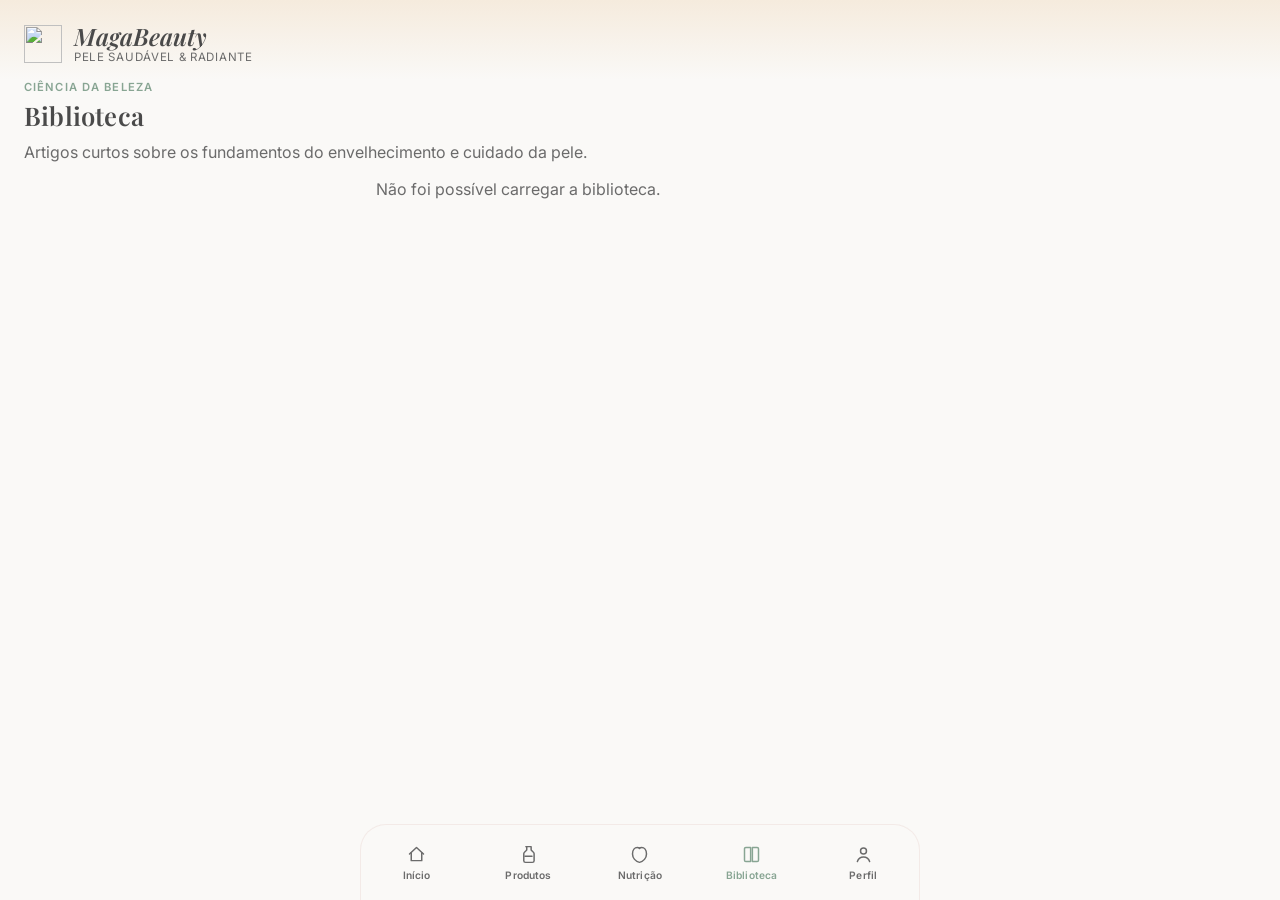
==== pages/biblioteca.html @ 46306c8b "Add files via upload" ====
<!DOCTYPE html>
<html lang="pt-BR">
<head>
<meta charset="UTF-8">
<meta name="viewport" content="width=device-width, initial-scale=1, viewport-fit=cover">
<title>Biblioteca — MagaBeauty</title>
<meta name="theme-color" content="#A8C3B0">
<link rel="manifest" href="../manifest.json">
<link rel="icon" href="../assets/icon-192.png">
<link rel="apple-touch-icon" href="../assets/icon-192.png">
<meta name="apple-mobile-web-app-capable" content="yes">
<meta name="apple-mobile-web-app-title" content="MagaBeauty">
<link rel="preconnect" href="https://fonts.googleapis.com">
<link rel="preconnect" href="https://fonts.gstatic.com" crossorigin>
<link href="https://fonts.googleapis.com/css2?family=Playfair+Display:wght@500;600;700&family=Inter:wght@400;500;600;700&display=swap" rel="stylesheet">
<link rel="stylesheet" href="../css/styles.css">
</head>
<body data-page="biblioteca" data-base="../">

<header class="mb-header">
  <div class="mb-header__brand">
    <img src="../assets/logo.svg" alt="" class="mb-header__logo">
    <div>
      <div class="mb-header__title">MagaBeauty</div>
      <div class="mb-header__subtitle">Pele saudável &amp; radiante</div>
    </div>
  </div>
</header>

<div class="mb-page-title">
  <div class="mb-eyebrow">Ciência da beleza</div>
  <h1>Biblioteca</h1>
  <p>Artigos curtos sobre os fundamentos do envelhecimento e cuidado da pele.</p>
</div>

<main>
  <div id="artigos-list"></div>
</main>

<nav class="bottom-nav">
  <a href="../index.html" data-nav="index">
    <svg viewBox="0 0 24 24"><path d="M4 11.5 12 4l8 7.5"/><path d="M6 10v9h12v-9"/></svg>
    Início
  </a>
  <a href="produtos.html" data-nav="produtos">
    <svg viewBox="0 0 24 24"><path d="M9 3h6v3.2c0 .5.2 1 .6 1.3l2 1.9c.5.4.8 1.1.8 1.8V19a2 2 0 0 1-2 2H8.6a2 2 0 0 1-2-2V11.2c0-.7.3-1.4.8-1.8l2-1.9c.4-.4.6-.8.6-1.3V3Z"/><path d="M8 14h8"/></svg>
    Produtos
  </a>
  <a href="nutricao.html" data-nav="nutricao">
    <svg viewBox="0 0 24 24"><path d="M12 21c-4.5-1-8-5-8-9.5C4 7 6.5 4 9.5 4c1.2 0 2 .5 2.5 1 .5-.5 1.3-1 2.5-1 3 0 5.5 3 5.5 7.5 0 4.5-3.5 8.5-8 9.5Z"/></svg>
    Nutrição
  </a>
  <a href="biblioteca.html" data-nav="biblioteca">
    <svg viewBox="0 0 24 24"><path d="M4 5.5A1.5 1.5 0 0 1 5.5 4H11v16H5.5A1.5 1.5 0 0 1 4 18.5Z"/><path d="M20 5.5A1.5 1.5 0 0 0 18.5 4H13v16h5.5a1.5 1.5 0 0 0 1.5-1.5Z"/></svg>
    Biblioteca
  </a>
  <a href="perfil.html" data-nav="perfil">
    <svg viewBox="0 0 24 24"><circle cx="12" cy="8" r="3.4"/><path d="M5 20c1.2-3.5 4-5.2 7-5.2s5.8 1.7 7 5.2"/></svg>
    Perfil
  </a>
</nav>

<script src="../js/app.js"></script>
</body>
</html>
---- css/styles.css ----
/* ==========================================================================
   MagaBeauty — Sistema de Design
   Elegância Premium · Sálvia + Nude + Champanhe
   ========================================================================== */

:root {
  /* Paleta */
  --sage: #A8C3B0;
  --sage-dark: #88A593;
  --nude: #E8D5D0;
  --champagne: #F5EBDD;
  --off-white: #FAF9F7;
  --ink: #4A4A4A;
  --ink-light: #6B6B6B;

  /* Derivados */
  --sage-10: rgba(168, 195, 176, 0.12);
  --sage-20: rgba(168, 195, 176, 0.22);
  --nude-30: rgba(232, 213, 208, 0.4);
  --white: #FFFFFF;
  --shadow-soft: 0 8px 24px rgba(74, 74, 74, 0.07);
  --shadow-lift: 0 14px 32px rgba(74, 74, 74, 0.12);

  /* Tipografia */
  --font-display: 'Playfair Display', Georgia, serif;
  --font-body: 'Inter', -apple-system, BlinkMacSystemFont, sans-serif;

  /* Raios e espaçamentos */
  --radius-sm: 12px;
  --radius-md: 18px;
  --radius-lg: 26px;
  --radius-pill: 999px;

  --space-1: 4px;
  --space-2: 8px;
  --space-3: 12px;
  --space-4: 16px;
  --space-5: 24px;
  --space-6: 32px;
  --space-7: 48px;

  /* Área segura para nav inferior fixa */
  --nav-height: 76px;
}

* { box-sizing: border-box; }

html, body {
  margin: 0;
  padding: 0;
}

body {
  font-family: var(--font-body);
  background: var(--off-white);
  color: var(--ink);
  -webkit-font-smoothing: antialiased;
  padding-bottom: calc(var(--nav-height) + env(safe-area-inset-bottom));
  min-height: 100vh;
}

h1, h2, h3, h4 {
  font-family: var(--font-display);
  font-weight: 600;
  margin: 0 0 var(--space-2) 0;
  color: var(--ink);
  letter-spacing: 0.2px;
}

p { margin: 0 0 var(--space-3) 0; line-height: 1.55; color: var(--ink-light); }

a { color: inherit; text-decoration: none; }

button { font-family: var(--font-body); cursor: pointer; }

img, svg { display: block; max-width: 100%; }

::selection { background: var(--sage-20); }

/* Foco visível para acessibilidade */
a:focus-visible,
button:focus-visible,
input:focus-visible,
[tabindex]:focus-visible {
  outline: 2px solid var(--sage-dark);
  outline-offset: 3px;
  border-radius: var(--radius-sm);
}

@media (prefers-reduced-motion: reduce) {
  *, *::before, *::after {
    animation-duration: 0.001ms !important;
    animation-iteration-count: 1 !important;
    transition-duration: 0.001ms !important;
  }
}

/* ==========================================================================
   Cabeçalho
   ========================================================================== */

.mb-header {
  display: flex;
  align-items: center;
  justify-content: space-between;
  padding: var(--space-5) var(--space-5) var(--space-4);
  background: linear-gradient(180deg, var(--champagne) 0%, var(--off-white) 100%);
}

.mb-header__brand {
  display: flex;
  align-items: center;
  gap: var(--space-3);
}

.mb-header__logo { width: 38px; height: 38px; flex-shrink: 0; }

.mb-header__title {
  font-family: var(--font-display);
  font-size: 1.5rem;
  font-style: italic;
  font-weight: 600;
  color: var(--ink);
  line-height: 1;
}

.mb-header__subtitle {
  font-size: 0.72rem;
  letter-spacing: 0.06em;
  text-transform: uppercase;
  color: var(--ink-light);
  margin-top: 2px;
}

.mb-page-title {
  padding: 0 var(--space-5);
  margin-bottom: var(--space-1);
}

.mb-page-title h1 { font-size: 1.6rem; }
.mb-page-title .mb-eyebrow { margin-bottom: var(--space-1); }

main {
  max-width: 560px;
  margin: 0 auto;
  padding: 0 var(--space-4) var(--space-7);
}

.mb-eyebrow {
  font-size: 0.7rem;
  letter-spacing: 0.1em;
  text-transform: uppercase;
  color: var(--sage-dark);
  font-weight: 600;
}

/* ==========================================================================
   Cartões
   ========================================================================== */

.card {
  background: var(--white);
  border-radius: var(--radius-md);
  box-shadow: var(--shadow-soft);
  padding: var(--space-5);
  margin-bottom: var(--space-4);
}

.card--sage {
  background: linear-gradient(135deg, var(--sage-10), var(--nude-30));
}

.section-title {
  display: flex;
  align-items: baseline;
  justify-content: space-between;
  margin: var(--space-6) 0 var(--space-3);
  padding: 0 var(--space-1);
}

.section-title h2 { font-size: 1.15rem; margin: 0; }

.section-link {
  font-size: 0.78rem;
  color: var(--sage-dark);
  font-weight: 600;
}

/* ==========================================================================
   Anel de progresso (elemento de assinatura)
   ========================================================================== */

.ritual-ring-wrap {
  display: flex;
  align-items: center;
  gap: var(--space-5);
}

.ritual-ring { position: relative; width: 104px; height: 104px; flex-shrink: 0; }

.ritual-ring svg { transform: rotate(-90deg); }

.ritual-ring circle {
  fill: none;
  stroke-width: 9;
  stroke-linecap: round;
}

.ritual-ring .ring-track { stroke: var(--sage-10); }

.ritual-ring .ring-progress {
  stroke: var(--sage-dark);
  transition: stroke-dashoffset 0.6s ease;
}

.ritual-ring__center {
  position: absolute;
  inset: 0;
  display: flex;
  flex-direction: column;
  align-items: center;
  justify-content: center;
}

.ritual-ring__pct { font-family: var(--font-display); font-size: 1.3rem; font-weight: 600; color: var(--ink); }
.ritual-ring__label { font-size: 0.6rem; color: var(--ink-light); text-transform: uppercase; letter-spacing: 0.06em; }

.streak-stats { display: flex; flex-direction: column; gap: var(--space-2); }

.streak-stat { display: flex; align-items: center; gap: var(--space-2); }

.streak-stat__icon {
  width: 30px; height: 30px;
  border-radius: var(--radius-pill);
  background: var(--sage-10);
  display: flex; align-items: center; justify-content: center;
  flex-shrink: 0;
}

.streak-stat__icon svg { width: 16px; height: 16px; stroke: var(--sage-dark); }

.streak-stat__value { font-family: var(--font-display); font-size: 1.05rem; font-weight: 600; line-height: 1.1; }
.streak-stat__label { font-size: 0.72rem; color: var(--ink-light); }

/* ==========================================================================
   Checklist de rotina
   ========================================================================== */

.routine-tabs {
  display: flex;
  gap: var(--space-2);
  margin-bottom: var(--space-4);
}

.routine-tab {
  flex: 1;
  text-align: center;
  padding: var(--space-3) var(--space-2);
  border-radius: var(--radius-pill);
  background: var(--white);
  font-size: 0.85rem;
  font-weight: 600;
  color: var(--ink-light);
  border: 1px solid var(--nude-30);
  transition: background 0.2s ease, color 0.2s ease;
}

.routine-tab[aria-selected="true"] {
  background: var(--sage-dark);
  color: var(--white);
  border-color: var(--sage-dark);
}

.mode-badge {
  display: inline-flex;
  align-items: center;
  gap: 6px;
  font-size: 0.72rem;
  font-weight: 600;
  padding: 5px 12px;
  border-radius: var(--radius-pill);
  background: var(--nude-30);
  color: var(--ink);
  margin-bottom: var(--space-4);
}

.checklist { list-style: none; margin: 0; padding: 0; }

.checklist-item {
  display: flex;
  align-items: center;
  gap: var(--space-3);
  padding: var(--space-3) 0;
  border-bottom: 1px solid var(--champagne);
}

.checklist-item:last-child { border-bottom: none; }

.checklist-item__check {
  width: 26px; height: 26px;
  border-radius: var(--radius-pill);
  border: 2px solid var(--sage);
  flex-shrink: 0;
  display: flex; align-items: center; justify-content: center;
  background: var(--white);
  transition: background 0.2s ease, border-color 0.2s ease;
}

.checklist-item__check svg {
  width: 13px; height: 13px;
  opacity: 0;
  transition: opacity 0.15s ease;
  stroke: var(--white);
}

.checklist-item.is-done .checklist-item__check {
  background: var(--sage-dark);
  border-color: var(--sage-dark);
}

.checklist-item.is-done .checklist-item__check svg { opacity: 1; }

.checklist-item.is-done .checklist-item__label { color: var(--ink-light); text-decoration: line-through; text-decoration-color: var(--sage); }

.checklist-item__label { font-size: 0.95rem; font-weight: 500; flex: 1; }

.checklist-item__btn {
  all: unset;
  display: flex;
  align-items: center;
  gap: var(--space-3);
  width: 100%;
  cursor: pointer;
}

/* ==========================================================================
   Cronograma semanal
   ========================================================================== */

.week-grid {
  display: grid;
  grid-template-columns: repeat(7, 1fr);
  gap: var(--space-1);
}

.week-day {
  display: flex;
  flex-direction: column;
  align-items: center;
  gap: var(--space-2);
  padding: var(--space-2) 2px;
  border-radius: var(--radius-sm);
}

.week-day.is-today { background: var(--sage-10); }

.week-day__name { font-size: 0.65rem; color: var(--ink-light); text-transform: uppercase; }

.week-day__dot {
  width: 10px; height: 10px;
  border-radius: var(--radius-pill);
}

.week-day__dot--retinol { background: var(--sage-dark); }
.week-day__dot--recuperacao { background: var(--nude); border: 1px solid var(--sage-20); }

.week-day__mode { font-size: 0.58rem; color: var(--ink-light); text-align: center; }

/* ==========================================================================
   Cartões de ciência / artigos / nutrição
   ========================================================================== */

.science-grid { display: grid; grid-template-columns: 1fr 1fr; gap: var(--space-3); }

.science-card {
  background: var(--white);
  border-radius: var(--radius-md);
  padding: var(--space-4);
  box-shadow: var(--shadow-soft);
}

.science-card h3 { font-size: 0.95rem; margin-bottom: var(--space-1); }
.science-card p { font-size: 0.8rem; margin: 0; }

.product-card, .article-card, .nutrition-card {
  background: var(--white);
  border-radius: var(--radius-md);
  box-shadow: var(--shadow-soft);
  margin-bottom: var(--space-3);
  overflow: hidden;
}

.expand-trigger {
  all: unset;
  display: flex;
  align-items: center;
  justify-content: space-between;
  width: 100%;
  padding: var(--space-4) var(--space-5);
  cursor: pointer;
}

.expand-trigger__left { display: flex; align-items: center; gap: var(--space-3); }

.tag-pill {
  font-size: 0.65rem;
  font-weight: 700;
  letter-spacing: 0.04em;
  text-transform: uppercase;
  padding: 4px 10px;
  border-radius: var(--radius-pill);
  background: var(--sage-10);
  color: var(--sage-dark);
}

.tag-pill--noite { background: var(--nude-30); color: var(--ink); }

.expand-trigger h3 { margin: 0; font-size: 1rem; }
.expand-trigger__sub { font-size: 0.78rem; color: var(--ink-light); margin-top: 2px; }

.expand-chevron {
  width: 18px; height: 18px;
  stroke: var(--ink-light);
  transition: transform 0.25s ease;
  flex-shrink: 0;
}

.product-card.is-open .expand-chevron,
.article-card.is-open .expand-chevron,
.nutrition-card.is-open .expand-chevron { transform: rotate(180deg); }

.expand-body {
  max-height: 0;
  overflow: hidden;
  transition: max-height 0.3s ease;
}

.product-card.is-open .expand-body,
.article-card.is-open .expand-body,
.nutrition-card.is-open .expand-body { max-height: 600px; }

.expand-body__inner { padding: 0 var(--space-5) var(--space-5); }

.expand-body__inner ul { margin: 0; padding-left: var(--space-4); }
.expand-body__inner li { font-size: 0.88rem; color: var(--ink-light); margin-bottom: 6px; }

.how-to-use {
  margin-top: var(--space-3);
  padding: var(--space-3);
  background: var(--champagne);
  border-radius: var(--radius-sm);
  font-size: 0.82rem;
  color: var(--ink);
}

.examples-row { display: flex; flex-wrap: wrap; gap: 6px; margin-top: var(--space-2); }

.example-chip {
  font-size: 0.78rem;
  padding: 5px 12px;
  background: var(--champagne);
  border-radius: var(--radius-pill);
  color: var(--ink);
}

/* ==========================================================================
   Perfil
   ========================================================================== */

.profile-stats-grid {
  display: grid;
  grid-template-columns: 1fr 1fr;
  gap: var(--space-3);
}

.profile-stat {
  background: var(--white);
  border-radius: var(--radius-md);
  box-shadow: var(--shadow-soft);
  padding: var(--space-4);
  text-align: center;
}

.profile-stat__value { font-family: var(--font-display); font-size: 1.7rem; font-weight: 600; }
.profile-stat__label { font-size: 0.75rem; color: var(--ink-light); margin-top: 2px; }

.gallery-placeholder {
  border: 1.5px dashed var(--sage);
  border-radius: var(--radius-md);
  padding: var(--space-6) var(--space-4);
  text-align: center;
  color: var(--ink-light);
  font-size: 0.85rem;
}

.gallery-placeholder svg { width: 32px; height: 32px; stroke: var(--sage-dark); margin: 0 auto var(--space-2); }

/* ==========================================================================
   Navegação inferior
   ========================================================================== */

.bottom-nav {
  position: fixed;
  left: 0; right: 0; bottom: 0;
  height: var(--nav-height);
  padding-bottom: env(safe-area-inset-bottom);
  background: rgba(250, 249, 247, 0.92);
  backdrop-filter: blur(14px);
  -webkit-backdrop-filter: blur(14px);
  border-top: 1px solid var(--nude-30);
  display: flex;
  z-index: 50;
}

.bottom-nav a {
  flex: 1;
  display: flex;
  flex-direction: column;
  align-items: center;
  justify-content: center;
  gap: 4px;
  color: var(--ink-light);
  font-size: 0.64rem;
  font-weight: 600;
  letter-spacing: 0.01em;
}

.bottom-nav a svg { width: 21px; height: 21px; stroke: var(--ink-light); fill: none; stroke-width: 1.7; stroke-linecap: round; stroke-linejoin: round; }

.bottom-nav a.is-active { color: var(--sage-dark); }
.bottom-nav a.is-active svg { stroke: var(--sage-dark); }

/* ==========================================================================
   Empty / utilitários
   ========================================================================== */

.mb-divider { height: 1px; background: var(--nude-30); margin: var(--space-5) 0; border: none; }

.toast {
  position: fixed;
  bottom: calc(var(--nav-height) + 16px);
  left: 50%;
  transform: translateX(-50%) translateY(8px);
  background: var(--ink);
  color: var(--off-white);
  font-size: 0.82rem;
  padding: 10px 18px;
  border-radius: var(--radius-pill);
  opacity: 0;
  pointer-events: none;
  transition: opacity 0.25s ease, transform 0.25s ease;
  z-index: 100;
  white-space: nowrap;
}

.toast.is-visible { opacity: 1; transform: translateX(-50%) translateY(0); }

@media (min-width: 600px) {
  .bottom-nav { max-width: 560px; left: 50%; transform: translateX(-50%); border-radius: var(--radius-lg) var(--radius-lg) 0 0; border-left: 1px solid var(--nude-30); border-right: 1px solid var(--nude-30); }
}
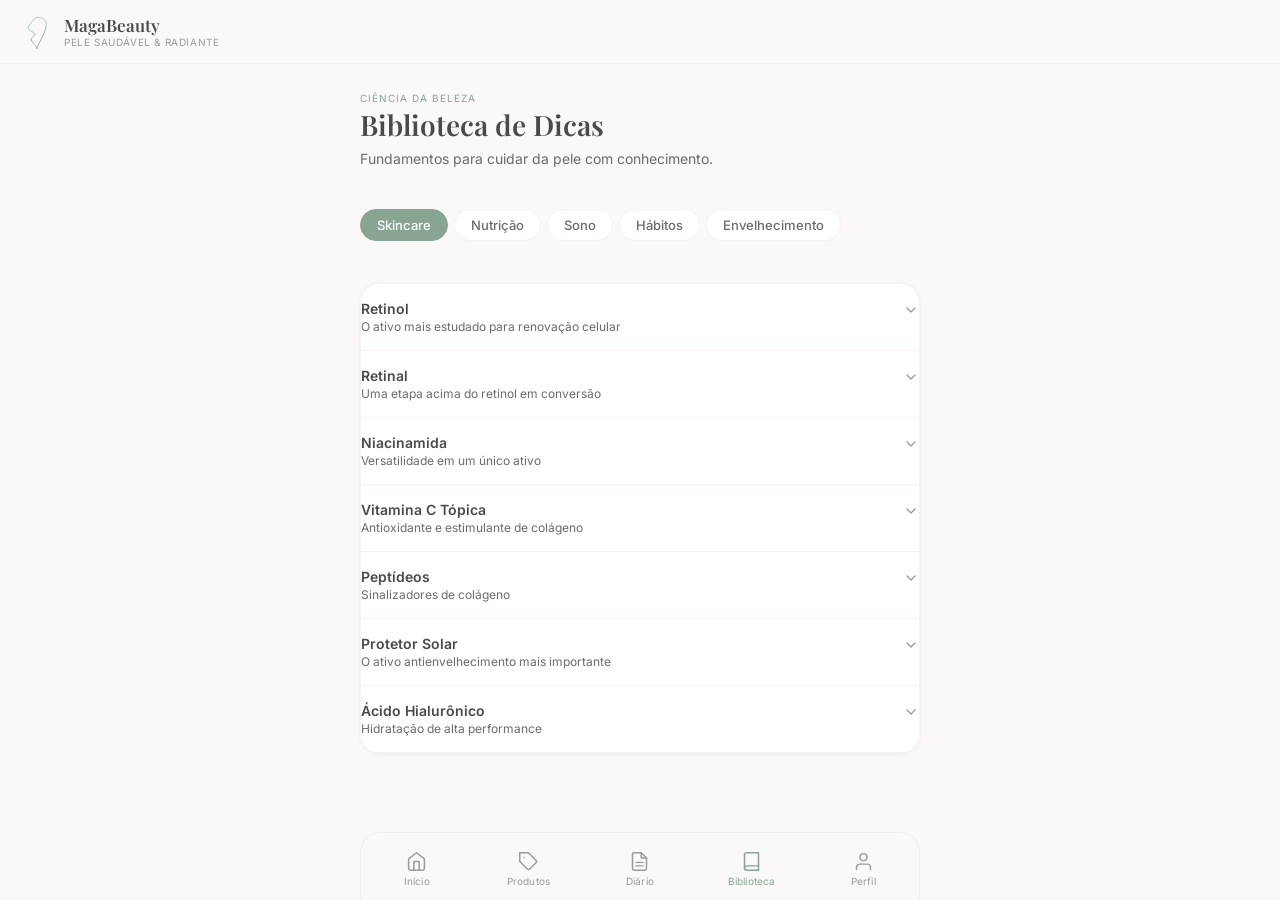
==== commit 5cc4ef55: "Add files via upload" ====
--- a/pages/biblioteca.html
+++ b/pages/biblioteca.html
@@ -1,19 +1,16 @@
 <!DOCTYPE html>
 <html lang="pt-BR">
 <head>
-<meta charset="UTF-8">
-<meta name="viewport" content="width=device-width, initial-scale=1, viewport-fit=cover">
-<title>Biblioteca — MagaBeauty</title>
-<meta name="theme-color" content="#A8C3B0">
-<link rel="manifest" href="../manifest.json">
-<link rel="icon" href="../assets/icon-192.png">
-<link rel="apple-touch-icon" href="../assets/icon-192.png">
-<meta name="apple-mobile-web-app-capable" content="yes">
-<meta name="apple-mobile-web-app-title" content="MagaBeauty">
-<link rel="preconnect" href="https://fonts.googleapis.com">
-<link rel="preconnect" href="https://fonts.gstatic.com" crossorigin>
-<link href="https://fonts.googleapis.com/css2?family=Playfair+Display:wght@500;600;700&family=Inter:wght@400;500;600;700&display=swap" rel="stylesheet">
-<link rel="stylesheet" href="../css/styles.css">
+  <meta charset="UTF-8">
+  <meta name="viewport" content="width=device-width, initial-scale=1.0, viewport-fit=cover">
+  <title>Biblioteca — MagaBeauty</title>
+  <link rel="manifest" href="../manifest.json">
+  <meta name="theme-color" content="#A8C3B0">
+  <link rel="apple-touch-icon" href="../assets/icon-192.png">
+  <link rel="preconnect" href="https://fonts.googleapis.com">
+  <link rel="preconnect" href="https://fonts.gstatic.com" crossorigin>
+  <link href="https://fonts.googleapis.com/css2?family=Playfair+Display:ital,wght@0,400;0,600;1,400&family=Inter:wght@300;400;500;600&display=swap" rel="stylesheet">
+  <link rel="stylesheet" href="../css/styles.css">
 </head>
 <body data-page="biblioteca" data-base="../">
 
@@ -27,36 +24,499 @@
   </div>
 </header>
 
-<div class="mb-page-title">
-  <div class="mb-eyebrow">Ciência da beleza</div>
-  <h1>Biblioteca</h1>
-  <p>Artigos curtos sobre os fundamentos do envelhecimento e cuidado da pele.</p>
-</div>
-
 <main>
-  <div id="artigos-list"></div>
+  <div class="page-header">
+    <div class="page-header__eyebrow">Ciência da beleza</div>
+    <h1 class="page-header__title">Biblioteca de Dicas</h1>
+    <p class="page-header__sub">Fundamentos para cuidar da pele com conhecimento.</p>
+  </div>
+
+  <!-- Abas de navegação -->
+  <div class="lib-tabs" role="tablist" aria-label="Categorias da biblioteca">
+    <button class="lib-tab lib-tab--active" data-section="lib-skincare" role="tab" aria-selected="true">Skincare</button>
+    <button class="lib-tab" data-section="lib-nutricao" role="tab" aria-selected="false">Nutrição</button>
+    <button class="lib-tab" data-section="lib-sono" role="tab" aria-selected="false">Sono</button>
+    <button class="lib-tab" data-section="lib-habitos" role="tab" aria-selected="false">Hábitos</button>
+    <button class="lib-tab" data-section="lib-envelhecimento" role="tab" aria-selected="false">Envelhecimento</button>
+  </div>
+
+  <!-- ── SEÇÃO: Skincare ───────────────────────────────── -->
+  <div class="lib-section is-active" id="lib-skincare" role="tabpanel">
+    <div class="card card--flush">
+
+      <button class="expand-trigger" aria-expanded="false">
+        <div class="expand-trigger__main">
+          <div class="expand-trigger__title">Retinol</div>
+          <div class="expand-trigger__sub">O ativo mais estudado para renovação celular</div>
+        </div>
+        <svg class="expand-trigger__arrow" viewBox="0 0 24 24" fill="none" stroke="currentColor" stroke-width="2" stroke-linecap="round" stroke-linejoin="round"><polyline points="6 9 12 15 18 9"/></svg>
+      </button>
+      <div class="expand-body">
+        <div class="expand-body__inner">
+          <div class="expand-body__content">
+            <p>O retinol é um derivado da vitamina A que acelera a renovação das células da epiderme e estimula os fibroblastos a produzirem mais colágeno. Com uso contínuo, reduz linhas finas, minimiza poros e uniformiza manchas.</p>
+            <p style="margin-top:10px">Por aumentar a sensibilidade ao sol, seu uso é exclusivamente noturno e deve ser sempre seguido de protetor solar no dia seguinte. Comece com concentrações baixas (0,1–0,3%) e aumente gradualmente para evitar irritação, descamação e vermelhidão — reações esperadas nas primeiras semanas.</p>
+            <p style="margin-top:10px">A regra do "sandwich" — hidratante, retinol, hidratante — reduz a irritação inicial sem comprometer a eficácia.</p>
+          </div>
+        </div>
+      </div>
+
+      <button class="expand-trigger" aria-expanded="false">
+        <div class="expand-trigger__main">
+          <div class="expand-trigger__title">Retinal</div>
+          <div class="expand-trigger__sub">Uma etapa acima do retinol em conversão</div>
+        </div>
+        <svg class="expand-trigger__arrow" viewBox="0 0 24 24" fill="none" stroke="currentColor" stroke-width="2" stroke-linecap="round" stroke-linejoin="round"><polyline points="6 9 12 15 18 9"/></svg>
+      </button>
+      <div class="expand-body">
+        <div class="expand-body__inner">
+          <div class="expand-body__content">
+            <p>O retinaldeído (retinal) é a forma imediatamente anterior ao ácido retinoico na cadeia de conversão da vitamina A. Isso significa que ele precisa de apenas uma etapa de conversão pela pele, enquanto o retinol precisa de duas — tornando-o até 11× mais potente na mesma concentração.</p>
+            <p style="margin-top:10px">Apresenta menos irritação do que o ácido retinoico (prescrição), mas resultados mais rápidos que o retinol convencional. Tem também atividade antibacteriana, tornando-o interessante para peles acneicas. Concentrações comuns: 0,025% a 0,1%.</p>
+          </div>
+        </div>
+      </div>
+
+      <button class="expand-trigger" aria-expanded="false">
+        <div class="expand-trigger__main">
+          <div class="expand-trigger__title">Niacinamida</div>
+          <div class="expand-trigger__sub">Versatilidade em um único ativo</div>
+        </div>
+        <svg class="expand-trigger__arrow" viewBox="0 0 24 24" fill="none" stroke="currentColor" stroke-width="2" stroke-linecap="round" stroke-linejoin="round"><polyline points="6 9 12 15 18 9"/></svg>
+      </button>
+      <div class="expand-body">
+        <div class="expand-body__inner">
+          <div class="expand-body__content">
+            <p>Forma da vitamina B3, a niacinamida é um dos ativos mais bem tolerados e estudados do skincare. Age em múltiplas frentes: reduz a transferência de melanina (manchas), controla a produção de sebo, fortalece a barreira cutânea ao estimular a produção de ceramidas e tem ação anti-inflamatória.</p>
+            <p style="margin-top:10px">Combinações seguras e sinérgicas: com vitamina C (apesar do mito contrário, são compatíveis em formulações modernas), com retinol (reduz irritação), com ácido hialurônico e com protetor solar. Concentrações eficazes: 5% a 10%.</p>
+          </div>
+        </div>
+      </div>
+
+      <button class="expand-trigger" aria-expanded="false">
+        <div class="expand-trigger__main">
+          <div class="expand-trigger__title">Vitamina C Tópica</div>
+          <div class="expand-trigger__sub">Antioxidante e estimulante de colágeno</div>
+        </div>
+        <svg class="expand-trigger__arrow" viewBox="0 0 24 24" fill="none" stroke="currentColor" stroke-width="2" stroke-linecap="round" stroke-linejoin="round"><polyline points="6 9 12 15 18 9"/></svg>
+      </button>
+      <div class="expand-body">
+        <div class="expand-body__inner">
+          <div class="expand-body__content">
+            <p>Aplicada topicamente, a vitamina C (ácido L-ascórbico) neutraliza radicais livres gerados pela exposição ao UV e à poluição, estimula a produção de colágeno e inibe a tirosinase — enzima responsável pela formação de melanina e manchas.</p>
+            <p style="margin-top:10px">Sua maior limitação é a instabilidade: oxida com facilidade ao entrar em contato com luz, calor e ar, perdendo a cor e a eficácia. Por isso, guarde sempre em local fresco e escuro. Formulas em pH ácido (entre 2,5 e 3,5) são mais eficazes, mas também mais irritantes. Derivados mais estáveis como o ascorbil glucosídeo são opções para peles sensíveis.</p>
+          </div>
+        </div>
+      </div>
+
+      <button class="expand-trigger" aria-expanded="false">
+        <div class="expand-trigger__main">
+          <div class="expand-trigger__title">Peptídeos</div>
+          <div class="expand-trigger__sub">Sinalizadores de colágeno</div>
+        </div>
+        <svg class="expand-trigger__arrow" viewBox="0 0 24 24" fill="none" stroke="currentColor" stroke-width="2" stroke-linecap="round" stroke-linejoin="round"><polyline points="6 9 12 15 18 9"/></svg>
+      </button>
+      <div class="expand-body">
+        <div class="expand-body__inner">
+          <div class="expand-body__content">
+            <p>Peptídeos são cadeias curtas de aminoácidos que funcionam como mensageiros celulares. Alguns simulam fragmentos de colágeno degradado, sinalizando para os fibroblastos que há dano e que precisam produzir mais colágeno. Outros inibem neurotransmissores que causam contrações musculares (efeito botox-like).</p>
+            <p style="margin-top:10px">São altamente tolerados, sem contraindicações de uso diário. Combinam bem com quase todos os ativos. Os resultados são graduais e dependem de uso contínuo — diferente do retinol, que tem efeito mais perceptível a curto prazo.</p>
+          </div>
+        </div>
+      </div>
+
+      <button class="expand-trigger" aria-expanded="false">
+        <div class="expand-trigger__main">
+          <div class="expand-trigger__title">Protetor Solar</div>
+          <div class="expand-trigger__sub">O ativo antienvelhecimento mais importante</div>
+        </div>
+        <svg class="expand-trigger__arrow" viewBox="0 0 24 24" fill="none" stroke="currentColor" stroke-width="2" stroke-linecap="round" stroke-linejoin="round"><polyline points="6 9 12 15 18 9"/></svg>
+      </button>
+      <div class="expand-body">
+        <div class="expand-body__inner">
+          <div class="expand-body__content">
+            <p>Cerca de 80% do envelhecimento visível da pele é causado pela exposição solar acumulada ao longo da vida — um fenômeno chamado fotoenvelhecimento. O protetor solar é, portanto, o ativo com maior evidência científica para prevenir manchas, perda de firmeza e rugas.</p>
+            <p style="margin-top:10px">Use FPS 30 no mínimo (FPS 50 é preferível). Reaplicar a cada 2 horas em exposição direta. Filtros de amplo espectro protegem tanto contra UVB (queimaduras) quanto UVA (envelhecimento profundo). O filtro solar não bloqueia a vitamina D de forma significativa na maioria das pessoas.</p>
+          </div>
+        </div>
+      </div>
+
+      <button class="expand-trigger" aria-expanded="false">
+        <div class="expand-trigger__main">
+          <div class="expand-trigger__title">Ácido Hialurônico</div>
+          <div class="expand-trigger__sub">Hidratação de alta performance</div>
+        </div>
+        <svg class="expand-trigger__arrow" viewBox="0 0 24 24" fill="none" stroke="currentColor" stroke-width="2" stroke-linecap="round" stroke-linejoin="round"><polyline points="6 9 12 15 18 9"/></svg>
+      </button>
+      <div class="expand-body">
+        <div class="expand-body__inner">
+          <div class="expand-body__content">
+            <p>Molécula naturalmente presente na derme, capaz de reter até 1.000× seu peso em água. Topicamente, atua como umectante — atrai água do ambiente e das camadas mais profundas para a superfície da pele, melhorando instantaneamente a aparência de linhas de desidratação.</p>
+            <p style="margin-top:10px">Moléculas de alto peso molecular atuam na superfície criando efeito plumping. Moléculas de baixo peso penetram mais fundo. O ideal é usar em pele levemente úmida (logo após lavar o rosto) e selar com um hidratante oclusivo para evitar efeito rebote de ressecamento em ambientes secos.</p>
+          </div>
+        </div>
+      </div>
+
+    </div><!-- /card skincare -->
+  </div>
+
+  <!-- ── SEÇÃO: Nutrição ───────────────────────────────── -->
+  <div class="lib-section" id="lib-nutricao" role="tabpanel">
+    <div class="card" style="background: var(--sage-10); border-color: var(--sage-20); margin-bottom: 16px">
+      <p style="font-size:13.5px; color: var(--ink-light); line-height:1.65">
+        A pele é o reflexo do que acontece por dentro. Os nutrientes certos
+        potencializam os resultados da sua rotina tópica de forma significativa.
+      </p>
+      <a href="nutricao.html" style="display:inline-block; margin-top:14px; font-size:13px; font-weight:600; color:var(--sage-dark)">
+        Ver guia completo de nutrição →
+      </a>
+    </div>
+
+    <div class="card card--flush">
+
+      <button class="expand-trigger" aria-expanded="false">
+        <div class="expand-trigger__main">
+          <div class="expand-trigger__title">Alimentos que inflamam a pele</div>
+          <div class="expand-trigger__sub">O que evitar ou moderar</div>
+        </div>
+        <svg class="expand-trigger__arrow" viewBox="0 0 24 24" fill="none" stroke="currentColor" stroke-width="2" stroke-linecap="round" stroke-linejoin="round"><polyline points="6 9 12 15 18 9"/></svg>
+      </button>
+      <div class="expand-body">
+        <div class="expand-body__inner">
+          <div class="expand-body__content">
+            <p>Açúcar refinado e carboidratos de alto índice glicêmico disparam picos de insulina que aumentam a produção de sebo e estimulam processos inflamatórios, piorando acne e acelerando a glicação das fibras de colágeno. Álcool excessivo desidrata a pele e dilata vasos, causando vermelhidão e opacidade.</p>
+            <p style="margin-top:10px">Laticínios integrais em excesso têm correlação com acne em algumas pessoas, possivelmente pelo teor hormonal do leite. Gorduras trans e óleos vegetais refinados em excesso desequilibram a proporção ômega-6/ômega-3, favorecendo inflamação sistêmica.</p>
+            <div class="chip-list" style="margin-top:12px">
+              <span class="chip">Açúcar refinado</span>
+              <span class="chip">Ultraprocessados</span>
+              <span class="chip">Álcool em excesso</span>
+              <span class="chip">Gorduras trans</span>
+            </div>
+          </div>
+        </div>
+      </div>
+
+      <button class="expand-trigger" aria-expanded="false">
+        <div class="expand-trigger__main">
+          <div class="expand-trigger__title">Hidratação e a pele</div>
+          <div class="expand-trigger__sub">A importância da água interna</div>
+        </div>
+        <svg class="expand-trigger__arrow" viewBox="0 0 24 24" fill="none" stroke="currentColor" stroke-width="2" stroke-linecap="round" stroke-linejoin="round"><polyline points="6 9 12 15 18 9"/></svg>
+      </button>
+      <div class="expand-body">
+        <div class="expand-body__inner">
+          <div class="expand-body__content">
+            <p>A desidratação sistêmica reduz o turgor e a elasticidade da pele, acentuando linhas de expressão e deixando a pele com aparência opaca. Embora a hidratação tópica seja essencial, ela não substitui a hidratação interna.</p>
+            <p style="margin-top:10px">A recomendação geral é em torno de 2 litros de água por dia para adultos, ajustada conforme peso, clima e atividade física. Frutas e vegetais com alto teor de água (melancia, pepino, laranja) também contribuem significativamente.</p>
+          </div>
+        </div>
+      </div>
+
+      <button class="expand-trigger" aria-expanded="false">
+        <div class="expand-trigger__main">
+          <div class="expand-trigger__title">Colágeno oral: vale a pena?</div>
+          <div class="expand-trigger__sub">O que a ciência diz sobre suplementação</div>
+        </div>
+        <svg class="expand-trigger__arrow" viewBox="0 0 24 24" fill="none" stroke="currentColor" stroke-width="2" stroke-linecap="round" stroke-linejoin="round"><polyline points="6 9 12 15 18 9"/></svg>
+      </button>
+      <div class="expand-body">
+        <div class="expand-body__inner">
+          <div class="expand-body__content">
+            <p>Evidências emergentes sugerem que peptídeos de colágeno hidrolisado oral podem estimular os fibroblastos a produzirem mais colágeno endógeno — não porque o colágeno ingerido vai direto para a pele, mas porque os peptídeos resultantes da digestão funcionam como sinalizadores. Os estudos mais robustos usam doses de 2,5g a 10g por dia por pelo menos 8 semanas.</p>
+            <p style="margin-top:10px">O efeito é modesto e varia individualmente. Vitamina C é cofator essencial para a síntese de colágeno — suplementar um sem o outro reduz a eficácia. Alimentos ricos em proteínas e vitamina C fornecem os mesmos aminoácidos, sem o custo dos suplementos.</p>
+          </div>
+        </div>
+      </div>
+
+    </div><!-- /card nutricao -->
+  </div>
+
+  <!-- ── SEÇÃO: Sono ───────────────────────────────────── -->
+  <div class="lib-section" id="lib-sono" role="tabpanel">
+    <div class="card card--flush">
+
+      <button class="expand-trigger" aria-expanded="false">
+        <div class="expand-trigger__main">
+          <div class="expand-trigger__title">Sono e produção de colágeno</div>
+          <div class="expand-trigger__sub">Por que a pele se repara à noite</div>
+        </div>
+        <svg class="expand-trigger__arrow" viewBox="0 0 24 24" fill="none" stroke="currentColor" stroke-width="2" stroke-linecap="round" stroke-linejoin="round"><polyline points="6 9 12 15 18 9"/></svg>
+      </button>
+      <div class="expand-body">
+        <div class="expand-body__inner">
+          <div class="expand-body__content">
+            <p>Durante o sono profundo (fase NREM 3), o organismo libera picos de hormônio do crescimento (GH), que estimula a divisão celular, síntese de colágeno e reparo de tecidos danificados. É literalmente o momento em que a pele se reconstrói.</p>
+            <p style="margin-top:10px">O fluxo sanguíneo para a pele aumenta durante o sono, levando mais nutrientes e oxigênio às células. Por isso, produtos noturnos como o retinol aproveitam esse ciclo de renovação para potencializar seus efeitos. Privar-se de sono reduz esse processo de reparo de forma mensurável.</p>
+          </div>
+        </div>
+      </div>
+
+      <button class="expand-trigger" aria-expanded="false">
+        <div class="expand-trigger__main">
+          <div class="expand-trigger__title">Privação de sono e envelhecimento</div>
+          <div class="expand-trigger__sub">O impacto visível de dormir mal</div>
+        </div>
+        <svg class="expand-trigger__arrow" viewBox="0 0 24 24" fill="none" stroke="currentColor" stroke-width="2" stroke-linecap="round" stroke-linejoin="round"><polyline points="6 9 12 15 18 9"/></svg>
+      </button>
+      <div class="expand-body">
+        <div class="expand-body__inner">
+          <div class="expand-body__content">
+            <p>Estudos clínicos mostram que pessoas com privação crônica de sono apresentam pele mais opaca, mais linhas finas, elasticidade reduzida e recuperação mais lenta de danos como queimaduras solares. O cortisol elevado pela falta de sono degrada colágeno e aumenta a inflamação.</p>
+            <p style="margin-top:10px">Uma noite de sono ruim já causa inchaço, olheiras e palidez perceptíveis. Após múltiplas noites de sono insuficiente, a barreira cutânea fica comprometida, aumentando a perda de água transepidérmica e a sensibilidade. Dormir bem é, literalmente, parte da rotina de skincare.</p>
+          </div>
+        </div>
+      </div>
+
+      <button class="expand-trigger" aria-expanded="false">
+        <div class="expand-trigger__main">
+          <div class="expand-trigger__title">Higiene do sono para a pele</div>
+          <div class="expand-trigger__sub">Hábitos que fazem diferença</div>
+        </div>
+        <svg class="expand-trigger__arrow" viewBox="0 0 24 24" fill="none" stroke="currentColor" stroke-width="2" stroke-linecap="round" stroke-linejoin="round"><polyline points="6 9 12 15 18 9"/></svg>
+      </button>
+      <div class="expand-body">
+        <div class="expand-body__inner">
+          <div class="expand-body__content">
+            <p><strong>Fronha de seda ou cetim:</strong> reduz a fricção e a absorção dos produtos noturnos pelo tecido, diminuindo linhas de compressão e irritação. Trocar a fronha 2× por semana reduz a transferência de bactérias e oleosidade para a pele.</p>
+            <p style="margin-top:10px"><strong>Posição ao dormir:</strong> dormir de lado ou de bruços causa compressão mecânica no rosto ao longo de anos, contribuindo para rugas de expressão. Dormir de costas é o ideal para a pele do rosto.</p>
+            <p style="margin-top:10px"><strong>Ambiente:</strong> umidificador no quarto nos meses secos reduz a perda de água transepidérmica durante o sono. Temperatura entre 18–20°C favorece o sono profundo e, consequentemente, o reparo celular.</p>
+          </div>
+        </div>
+      </div>
+
+      <button class="expand-trigger" aria-expanded="false">
+        <div class="expand-trigger__main">
+          <div class="expand-trigger__title">Melatonina e proteção cutânea</div>
+          <div class="expand-trigger__sub">O hormônio do sono como antioxidante</div>
+        </div>
+        <svg class="expand-trigger__arrow" viewBox="0 0 24 24" fill="none" stroke="currentColor" stroke-width="2" stroke-linecap="round" stroke-linejoin="round"><polyline points="6 9 12 15 18 9"/></svg>
+      </button>
+      <div class="expand-body">
+        <div class="expand-body__inner">
+          <div class="expand-body__content">
+            <p>A melatonina, produzida pela glândula pineal no escuro, é também um dos antioxidantes mais potentes do organismo. Pesquisas mostram que a pele produz e responde à melatonina localmente, usando-a para se defender do estresse oxidativo acumulado durante o dia.</p>
+            <p style="margin-top:10px">A exposição à luz azul de telas à noite suprime a produção de melatonina. Reduzir o uso de dispositivos 1 hora antes de dormir — ou usar modo noturno — preserva esse ciclo e favorece tanto a qualidade do sono quanto a capacidade antioxidante noturna da pele.</p>
+          </div>
+        </div>
+      </div>
+
+    </div><!-- /card sono -->
+  </div>
+
+  <!-- ── SEÇÃO: Hábitos ────────────────────────────────── -->
+  <div class="lib-section" id="lib-habitos" role="tabpanel">
+    <div class="card card--flush">
+
+      <button class="expand-trigger" aria-expanded="false">
+        <div class="expand-trigger__main">
+          <div class="expand-trigger__title">Protetor solar todos os dias</div>
+          <div class="expand-trigger__sub">O hábito mais impactante do skincare</div>
+        </div>
+        <svg class="expand-trigger__arrow" viewBox="0 0 24 24" fill="none" stroke="currentColor" stroke-width="2" stroke-linecap="round" stroke-linejoin="round"><polyline points="6 9 12 15 18 9"/></svg>
+      </button>
+      <div class="expand-body">
+        <div class="expand-body__inner">
+          <div class="expand-body__content">
+            <p>A radiação UVA penetra vidros, nuvens e provoca danos cumulativos que se acumulam ao longo de décadas. Usar protetor solar apenas em dias ensolarados ou na praia é insuficiente. A proteção diária — mesmo em dias nublados ou dentro de ambientes com janelas — é o único comportamento com eficácia comprovada para prevenir fotoenvelhecimento.</p>
+            <p style="margin-top:10px">A quantidade correta para o rosto é de 1/4 de colher de chá (aproximadamente 1,2 ml). Menos que isso reduz significativamente o FPS real obtido. Reaplicar a cada 2 horas em exposição direta é essencial — o filtro se degrada com luz e suor.</p>
+          </div>
+        </div>
+      </div>
+
+      <button class="expand-trigger" aria-expanded="false">
+        <div class="expand-trigger__main">
+          <div class="expand-trigger__title">Não toque o rosto</div>
+          <div class="expand-trigger__sub">Um hábito silencioso que prejudica a pele</div>
+        </div>
+        <svg class="expand-trigger__arrow" viewBox="0 0 24 24" fill="none" stroke="currentColor" stroke-width="2" stroke-linecap="round" stroke-linejoin="round"><polyline points="6 9 12 15 18 9"/></svg>
+      </button>
+      <div class="expand-body">
+        <div class="expand-body__inner">
+          <div class="expand-body__content">
+            <p>As mãos transportam bactérias, oleosidade e resíduos que, ao entrarem em contato com o rosto, podem obstruir poros, irritar a pele e piorar a acne. Estudos estimam que tocamos inconscientemente o rosto entre 15 e 23 vezes por hora.</p>
+            <p style="margin-top:10px">Espremer espinhas é um dos hábitos mais prejudiciais: força bactérias para camadas mais profundas, causa inflamação local, prolonga a cicatrização e aumenta o risco de manchas pós-inflamatórias permanentes. Deixar que lesões de acne cicatrizem naturalmente ou com tratamentos tópicos específicos é sempre preferível.</p>
+          </div>
+        </div>
+      </div>
+
+      <button class="expand-trigger" aria-expanded="false">
+        <div class="expand-trigger__main">
+          <div class="expand-trigger__title">Estresse e cortisol</div>
+          <div class="expand-trigger__sub">Como a mente afeta a pele</div>
+        </div>
+        <svg class="expand-trigger__arrow" viewBox="0 0 24 24" fill="none" stroke="currentColor" stroke-width="2" stroke-linecap="round" stroke-linejoin="round"><polyline points="6 9 12 15 18 9"/></svg>
+      </button>
+      <div class="expand-body">
+        <div class="expand-body__inner">
+          <div class="expand-body__content">
+            <p>O estresse crônico eleva os níveis de cortisol, que por sua vez: aumenta a produção de sebo (agravando acne), degrada fibras de colágeno, enfraquece a barreira cutânea e piora condições inflamatórias como dermatite, psoríase e rosácea. A conexão pele-intestino-cérebro é bidireccional — o estado mental impacta diretamente a saúde da pele.</p>
+            <p style="margin-top:10px">Práticas de regulação do estresse — meditação, exercício físico regular, respiração consciente — têm impacto mensurável na pele. Não é marketing: é fisiologia.</p>
+          </div>
+        </div>
+      </div>
+
+      <button class="expand-trigger" aria-expanded="false">
+        <div class="expand-trigger__main">
+          <div class="expand-trigger__title">Fumo e a pele</div>
+          <div class="expand-trigger__sub">O envelhecimento acelerado pelo cigarro</div>
+        </div>
+        <svg class="expand-trigger__arrow" viewBox="0 0 24 24" fill="none" stroke="currentColor" stroke-width="2" stroke-linecap="round" stroke-linejoin="round"><polyline points="6 9 12 15 18 9"/></svg>
+      </button>
+      <div class="expand-body">
+        <div class="expand-body__inner">
+          <div class="expand-body__content">
+            <p>O tabaco introduz mais de 4.000 compostos tóxicos no organismo, reduz a oxigenação da pele por vasoconstrição, degrada colágeno e elastina, e gera radicais livres em quantidade que supera qualquer antioxidante tópico. O "rosto do fumante" é um fenômeno clínico reconhecido: pele amarelada, poros dilatados, linhas ao redor dos lábios e perda de elasticidade precoce.</p>
+            <p style="margin-top:10px">Nenhuma rotina de skincare, por mais completa que seja, consegue compensar totalmente o dano causado pelo fumo contínuo. Parar de fumar é a mudança de hábito com maior impacto positivo documentado na aparência da pele.</p>
+          </div>
+        </div>
+      </div>
+
+      <button class="expand-trigger" aria-expanded="false">
+        <div class="expand-trigger__main">
+          <div class="expand-trigger__title">Exercício físico</div>
+          <div class="expand-trigger__sub">Circulação, oxigenação e renovação</div>
+        </div>
+        <svg class="expand-trigger__arrow" viewBox="0 0 24 24" fill="none" stroke="currentColor" stroke-width="2" stroke-linecap="round" stroke-linejoin="round"><polyline points="6 9 12 15 18 9"/></svg>
+      </button>
+      <div class="expand-body">
+        <div class="expand-body__inner">
+          <div class="expand-body__content">
+            <p>O exercício aeróbico aumenta o fluxo sanguíneo para a pele, melhorando a entrega de nutrientes e oxigênio e acelerando a remoção de resíduos metabólicos. Estudos mostram que pessoas fisicamente ativas apresentam estruturas dérmicas mais jovens do que sedentários da mesma idade.</p>
+            <p style="margin-top:10px">Atenção à limpeza pós-treino: suor associado à oleosidade pode obstruir poros. Lavar o rosto logo após o exercício é parte da rotina. Proteger a pele do sol durante atividades ao ar livre é ainda mais importante, pois o esforço físico acelera a absorção de compostos fotoativos.</p>
+          </div>
+        </div>
+      </div>
+
+    </div><!-- /card habitos -->
+  </div>
+
+  <!-- ── SEÇÃO: Envelhecimento ─────────────────────────── -->
+  <div class="lib-section" id="lib-envelhecimento" role="tabpanel">
+    <div class="card card--flush">
+
+      <button class="expand-trigger" aria-expanded="false">
+        <div class="expand-trigger__main">
+          <div class="expand-trigger__title">Colágeno e Elastina</div>
+          <div class="expand-trigger__sub">A arquitetura da pele jovem</div>
+        </div>
+        <svg class="expand-trigger__arrow" viewBox="0 0 24 24" fill="none" stroke="currentColor" stroke-width="2" stroke-linecap="round" stroke-linejoin="round"><polyline points="6 9 12 15 18 9"/></svg>
+      </button>
+      <div class="expand-body">
+        <div class="expand-body__inner">
+          <div class="expand-body__content">
+            <p>O colágeno (principalmente tipo I e III) compõe cerca de 75% da derme e dá sustentação e firmeza à pele. A elastina fornece a propriedade de retornar à forma original após se esticar. Juntos, formam a "trama" que mantém a pele plena e elástica.</p>
+            <p style="margin-top:10px">A partir dos 25 anos, a produção de colágeno cai cerca de 1% ao ano. Aos 40, a perda acumulada já é perceptível em firmeza e textura. O fotoenvelhecimento acelera esse processo dramaticamente — raios UV ativam enzimas (metaloproteinases) que degradam o colágeno existente enquanto inibem a produção de novo.</p>
+          </div>
+        </div>
+      </div>
+
+      <button class="expand-trigger" aria-expanded="false">
+        <div class="expand-trigger__main">
+          <div class="expand-trigger__title">Radicais Livres</div>
+          <div class="expand-trigger__sub">A oxidação que envelhece as células</div>
+        </div>
+        <svg class="expand-trigger__arrow" viewBox="0 0 24 24" fill="none" stroke="currentColor" stroke-width="2" stroke-linecap="round" stroke-linejoin="round"><polyline points="6 9 12 15 18 9"/></svg>
+      </button>
+      <div class="expand-body">
+        <div class="expand-body__inner">
+          <div class="expand-body__content">
+            <p>Radicais livres são moléculas instáveis com elétrons desemparelhados que "roubam" elétrons de moléculas vizinhas, causando uma reação em cadeia de dano oxidativo. Na pele, danificam membranas celulares, DNA e fibras de colágeno e elastina.</p>
+            <p style="margin-top:10px">As principais fontes de radicais livres para a pele são: radiação UV, poluição atmosférica, fumo, alimentação pobre em antioxidantes e estresse crônico. Antioxidantes tópicos (vitamina C, vitamina E, niacinamida, resveratrol) e alimentares neutralizam esses radicais antes que causem dano. A combinação de proteção interna e externa é sempre superior a qualquer uma isolada.</p>
+          </div>
+        </div>
+      </div>
+
+      <button class="expand-trigger" aria-expanded="false">
+        <div class="expand-trigger__main">
+          <div class="expand-trigger__title">Glicação</div>
+          <div class="expand-trigger__sub">Como o açúcar endurece a pele</div>
+        </div>
+        <svg class="expand-trigger__arrow" viewBox="0 0 24 24" fill="none" stroke="currentColor" stroke-width="2" stroke-linecap="round" stroke-linejoin="round"><polyline points="6 9 12 15 18 9"/></svg>
+      </button>
+      <div class="expand-body">
+        <div class="expand-body__inner">
+          <div class="expand-body__content">
+            <p>A glicação é o processo pelo qual moléculas de açúcar em excesso no sangue se ligam de forma não enzimática a proteínas — incluindo colágeno e elastina — formando produtos finais de glicação avançada (AGEs). Esses "entrelaçamentos" tornam as fibras rígidas e quebradiças, reduzindo a elasticidade e aumentando o aspecto envelhecido da pele.</p>
+            <p style="margin-top:10px">Ao contrário dos danos solares, a glicação não é visível a curto prazo — seus efeitos se acumulam silenciosamente ao longo de décadas. A melhor forma de combatê-la é manter o consumo de açúcar refinado moderado e priorizar alimentos de baixo índice glicêmico, mantendo picos de insulina sob controle.</p>
+          </div>
+        </div>
+      </div>
+
+      <button class="expand-trigger" aria-expanded="false">
+        <div class="expand-trigger__main">
+          <div class="expand-trigger__title">Fotoenvelhecimento vs. Cronológico</div>
+          <div class="expand-trigger__sub">O que podemos e não podemos controlar</div>
+        </div>
+        <svg class="expand-trigger__arrow" viewBox="0 0 24 24" fill="none" stroke="currentColor" stroke-width="2" stroke-linecap="round" stroke-linejoin="round"><polyline points="6 9 12 15 18 9"/></svg>
+      </button>
+      <div class="expand-body">
+        <div class="expand-body__inner">
+          <div class="expand-body__content">
+            <p>O envelhecimento cronológico (intrínseco) é geneticamente programado e inevitável: perda gradual de colágeno, redução de gordura subcutânea, diminuição da renovação celular. O fotoenvelhecimento (extrínseco) é causado principalmente pela exposição UV acumulada e representa cerca de 80% do envelhecimento visível.</p>
+            <p style="margin-top:10px">A boa notícia: o fotoenvelhecimento é amplamente prevenível. Comparar a pele em áreas expostas ao sol (rosto, mãos, pescoço) com áreas protegidas (nádegas, parte interna do braço) da mesma pessoa revela visivelmente a diferença que a exposição solar faz ao longo da vida. Proteção solar consistente desde cedo é o maior investimento em longevidade da pele.</p>
+          </div>
+        </div>
+      </div>
+
+      <button class="expand-trigger" aria-expanded="false">
+        <div class="expand-trigger__main">
+          <div class="expand-trigger__title">O papel da barreira cutânea</div>
+          <div class="expand-trigger__sub">A primeira linha de defesa da pele</div>
+        </div>
+        <svg class="expand-trigger__arrow" viewBox="0 0 24 24" fill="none" stroke="currentColor" stroke-width="2" stroke-linecap="round" stroke-linejoin="round"><polyline points="6 9 12 15 18 9"/></svg>
+      </button>
+      <div class="expand-body">
+        <div class="expand-body__inner">
+          <div class="expand-body__content">
+            <p>A barreira cutânea — formada por células mortas (corneócitos) unidas por ceramidas, colesterol e ácidos graxos — é a principal defesa da pele contra agentes externos e a principal responsável por manter a hidratação. Com o envelhecimento, a produção de ceramidas diminui e a barreira fica mais permeável.</p>
+            <p style="margin-top:10px">Sinais de barreira comprometida: sensibilidade aumentada, vermelhidão, descamação, sensação de ardência ao aplicar produtos e ressecamento persistente. Restaurar a barreira exige reduzir ativos agressivos temporariamente e priorizar ingredientes como ceramidas, ácidos graxos, niacinamida e glicerina. Excesso de esfoliação é uma das causas mais comuns de comprometimento da barreira.</p>
+          </div>
+        </div>
+      </div>
+
+    </div><!-- /card envelhecimento -->
+  </div>
+
 </main>
 
-<nav class="bottom-nav">
-  <a href="../index.html" data-nav="index">
-    <svg viewBox="0 0 24 24"><path d="M4 11.5 12 4l8 7.5"/><path d="M6 10v9h12v-9"/></svg>
-    Início
+<!-- Bottom Nav -->
+<nav class="bottom-nav" aria-label="Navegação principal">
+  <a href="../index.html" data-nav="dashboard">
+    <svg viewBox="0 0 24 24" fill="none" stroke="currentColor">
+      <path d="M3 9l9-7 9 7v11a2 2 0 01-2 2H5a2 2 0 01-2-2z"/>
+      <polyline points="9 22 9 12 15 12 15 22"/>
+    </svg>
+    <span>Início</span>
   </a>
   <a href="produtos.html" data-nav="produtos">
-    <svg viewBox="0 0 24 24"><path d="M9 3h6v3.2c0 .5.2 1 .6 1.3l2 1.9c.5.4.8 1.1.8 1.8V19a2 2 0 0 1-2 2H8.6a2 2 0 0 1-2-2V11.2c0-.7.3-1.4.8-1.8l2-1.9c.4-.4.6-.8.6-1.3V3Z"/><path d="M8 14h8"/></svg>
-    Produtos
+    <svg viewBox="0 0 24 24" fill="none" stroke="currentColor">
+      <path d="M20.59 13.41l-7.17 7.17a2 2 0 01-2.83 0L2 12V2h10l8.59 8.59a2 2 0 010 2.82z"/>
+      <line x1="7" y1="7" x2="7.01" y2="7"/>
+    </svg>
+    <span>Produtos</span>
   </a>
-  <a href="nutricao.html" data-nav="nutricao">
-    <svg viewBox="0 0 24 24"><path d="M12 21c-4.5-1-8-5-8-9.5C4 7 6.5 4 9.5 4c1.2 0 2 .5 2.5 1 .5-.5 1.3-1 2.5-1 3 0 5.5 3 5.5 7.5 0 4.5-3.5 8.5-8 9.5Z"/></svg>
-    Nutrição
+  <a href="diario.html" data-nav="diario">
+    <svg viewBox="0 0 24 24" fill="none" stroke="currentColor">
+      <path d="M14 2H6a2 2 0 00-2 2v16a2 2 0 002 2h12a2 2 0 002-2V8z"/>
+      <polyline points="14 2 14 8 20 8"/>
+      <line x1="16" y1="13" x2="8" y2="13"/>
+      <line x1="16" y1="17" x2="8" y2="17"/>
+    </svg>
+    <span>Diário</span>
   </a>
   <a href="biblioteca.html" data-nav="biblioteca">
-    <svg viewBox="0 0 24 24"><path d="M4 5.5A1.5 1.5 0 0 1 5.5 4H11v16H5.5A1.5 1.5 0 0 1 4 18.5Z"/><path d="M20 5.5A1.5 1.5 0 0 0 18.5 4H13v16h5.5a1.5 1.5 0 0 0 1.5-1.5Z"/></svg>
-    Biblioteca
+    <svg viewBox="0 0 24 24" fill="none" stroke="currentColor">
+      <path d="M4 19.5A2.5 2.5 0 016.5 17H20"/>
+      <path d="M6.5 2H20v20H6.5A2.5 2.5 0 014 19.5v-15A2.5 2.5 0 016.5 2z"/>
+    </svg>
+    <span>Biblioteca</span>
   </a>
   <a href="perfil.html" data-nav="perfil">
-    <svg viewBox="0 0 24 24"><circle cx="12" cy="8" r="3.4"/><path d="M5 20c1.2-3.5 4-5.2 7-5.2s5.8 1.7 7 5.2"/></svg>
-    Perfil
+    <svg viewBox="0 0 24 24" fill="none" stroke="currentColor">
+      <path d="M20 21v-2a4 4 0 00-4-4H8a4 4 0 00-4 4v2"/>
+      <circle cx="12" cy="7" r="4"/>
+    </svg>
+    <span>Perfil</span>
   </a>
 </nav>
 
--- a/css/styles.css
+++ b/css/styles.css
@@ -1,560 +1,1121 @@
-/* ==========================================================================
-   MagaBeauty — Sistema de Design
-   Elegância Premium · Sálvia + Nude + Champanhe
-   ========================================================================== */
-
+/* ============================================================
+   MagaBeauty — Design System
+   ============================================================ */
+
+/* ── Tokens ─────────────────────────────────────────────── */
 :root {
-  /* Paleta */
-  --sage: #A8C3B0;
-  --sage-dark: #88A593;
-  --nude: #E8D5D0;
-  --champagne: #F5EBDD;
-  --off-white: #FAF9F7;
-  --ink: #4A4A4A;
-  --ink-light: #6B6B6B;
-
-  /* Derivados */
-  --sage-10: rgba(168, 195, 176, 0.12);
-  --sage-20: rgba(168, 195, 176, 0.22);
-  --nude-30: rgba(232, 213, 208, 0.4);
-  --white: #FFFFFF;
-  --shadow-soft: 0 8px 24px rgba(74, 74, 74, 0.07);
-  --shadow-lift: 0 14px 32px rgba(74, 74, 74, 0.12);
-
-  /* Tipografia */
-  --font-display: 'Playfair Display', Georgia, serif;
-  --font-body: 'Inter', -apple-system, BlinkMacSystemFont, sans-serif;
-
-  /* Raios e espaçamentos */
-  --radius-sm: 12px;
-  --radius-md: 18px;
-  --radius-lg: 26px;
-  --radius-pill: 999px;
-
-  --space-1: 4px;
-  --space-2: 8px;
-  --space-3: 12px;
-  --space-4: 16px;
-  --space-5: 24px;
-  --space-6: 32px;
-  --space-7: 48px;
-
-  /* Área segura para nav inferior fixa */
-  --nav-height: 76px;
-}
-
-* { box-sizing: border-box; }
-
-html, body {
-  margin: 0;
-  padding: 0;
-}
-
+  --sage:        #A8C3B0;
+  --sage-dark:   #88A593;
+  --nude:        #E8D5D0;
+  --champagne:   #F5EBDD;
+  --off-white:   #FAF9F7;
+  --ink:         #4A4A4A;
+  --ink-light:   #6B6B6B;
+  --ink-xlight:  #9B9B9B;
+
+  --nude-30:     rgba(232,213,208,.30);
+  --nude-50:     rgba(232,213,208,.50);
+  --sage-10:     rgba(168,195,176,.10);
+  --sage-20:     rgba(168,195,176,.20);
+
+  --radius-sm:   8px;
+  --radius-md:   14px;
+  --radius-lg:   20px;
+  --radius-xl:   28px;
+
+  --shadow-sm:   0 1px 4px rgba(74,74,74,.06);
+  --shadow-md:   0 4px 16px rgba(74,74,74,.10);
+  --shadow-lg:   0 8px 32px rgba(74,74,74,.14);
+
+  --font-serif:  'Playfair Display', Georgia, serif;
+  --font-sans:   'Inter', system-ui, sans-serif;
+
+  --nav-height:  68px;
+  --header-h:    64px;
+  --page-pad:    20px;
+
+  --transition:  200ms ease;
+}
+
+/* ── Reset ──────────────────────────────────────────────── */
+*, *::before, *::after { box-sizing: border-box; margin: 0; padding: 0; }
+html { -webkit-text-size-adjust: 100%; }
 body {
-  font-family: var(--font-body);
+  font-family: var(--font-sans);
+  font-size: 15px;
+  color: var(--ink);
   background: var(--off-white);
-  color: var(--ink);
-  -webkit-font-smoothing: antialiased;
+  min-height: 100dvh;
+  padding-top: var(--header-h);
   padding-bottom: calc(var(--nav-height) + env(safe-area-inset-bottom));
-  min-height: 100vh;
-}
-
-h1, h2, h3, h4 {
-  font-family: var(--font-display);
-  font-weight: 600;
-  margin: 0 0 var(--space-2) 0;
-  color: var(--ink);
-  letter-spacing: 0.2px;
-}
-
-p { margin: 0 0 var(--space-3) 0; line-height: 1.55; color: var(--ink-light); }
-
+}
 a { color: inherit; text-decoration: none; }
-
-button { font-family: var(--font-body); cursor: pointer; }
-
-img, svg { display: block; max-width: 100%; }
-
-::selection { background: var(--sage-20); }
-
-/* Foco visível para acessibilidade */
-a:focus-visible,
-button:focus-visible,
-input:focus-visible,
-[tabindex]:focus-visible {
+ul, ol { list-style: none; }
+button { font: inherit; border: none; background: none; cursor: pointer; }
+input, select, textarea { font: inherit; }
+img, svg { display: block; }
+
+/* ── Focus visible ──────────────────────────────────────── */
+:focus-visible {
   outline: 2px solid var(--sage-dark);
-  outline-offset: 3px;
-  border-radius: var(--radius-sm);
-}
-
-@media (prefers-reduced-motion: reduce) {
-  *, *::before, *::after {
-    animation-duration: 0.001ms !important;
-    animation-iteration-count: 1 !important;
-    transition-duration: 0.001ms !important;
-  }
-}
-
-/* ==========================================================================
-   Cabeçalho
-   ========================================================================== */
-
+  outline-offset: 2px;
+  border-radius: 4px;
+}
+
+/* ── Header ─────────────────────────────────────────────── */
 .mb-header {
-  display: flex;
-  align-items: center;
-  justify-content: space-between;
-  padding: var(--space-5) var(--space-5) var(--space-4);
-  background: linear-gradient(180deg, var(--champagne) 0%, var(--off-white) 100%);
-}
-
+  position: fixed;
+  top: 0; left: 0; right: 0;
+  height: var(--header-h);
+  background: rgba(250,249,247,.92);
+  backdrop-filter: blur(12px);
+  -webkit-backdrop-filter: blur(12px);
+  border-bottom: 1px solid var(--nude-30);
+  display: flex;
+  align-items: center;
+  padding: 0 var(--page-pad);
+  z-index: 100;
+}
 .mb-header__brand {
   display: flex;
   align-items: center;
-  gap: var(--space-3);
-}
-
-.mb-header__logo { width: 38px; height: 38px; flex-shrink: 0; }
-
+  gap: 10px;
+}
+.mb-header__logo {
+  width: 34px;
+  height: 34px;
+}
 .mb-header__title {
-  font-family: var(--font-display);
-  font-size: 1.5rem;
-  font-style: italic;
-  font-weight: 600;
-  color: var(--ink);
-  line-height: 1;
-}
-
+  font-family: var(--font-serif);
+  font-size: 17px;
+  font-weight: 600;
+  color: var(--ink);
+  line-height: 1.2;
+}
 .mb-header__subtitle {
-  font-size: 0.72rem;
-  letter-spacing: 0.06em;
+  font-size: 10px;
+  letter-spacing: .06em;
   text-transform: uppercase;
-  color: var(--ink-light);
-  margin-top: 2px;
-}
-
-.mb-page-title {
-  padding: 0 var(--space-5);
-  margin-bottom: var(--space-1);
-}
-
-.mb-page-title h1 { font-size: 1.6rem; }
-.mb-page-title .mb-eyebrow { margin-bottom: var(--space-1); }
-
-main {
-  max-width: 560px;
-  margin: 0 auto;
-  padding: 0 var(--space-4) var(--space-7);
-}
-
-.mb-eyebrow {
-  font-size: 0.7rem;
-  letter-spacing: 0.1em;
+  color: var(--ink-xlight);
+}
+
+/* ── Page header (inner pages) ──────────────────────────── */
+.page-header {
+  padding: 8px 0 20px;
+}
+.page-header__eyebrow {
+  font-size: 10px;
+  letter-spacing: .10em;
   text-transform: uppercase;
   color: var(--sage-dark);
-  font-weight: 600;
-}
-
-/* ==========================================================================
-   Cartões
-   ========================================================================== */
-
+  margin-bottom: 4px;
+}
+.page-header__title {
+  font-family: var(--font-serif);
+  font-size: 28px;
+  font-weight: 600;
+  color: var(--ink);
+  line-height: 1.2;
+}
+.page-header__sub {
+  margin-top: 6px;
+  font-size: 14px;
+  color: var(--ink-light);
+  line-height: 1.5;
+}
+
+/* ── Main / layout ──────────────────────────────────────── */
+main {
+  padding: 20px var(--page-pad) 8px;
+  max-width: 600px;
+  margin: 0 auto;
+  display: flex;
+  flex-direction: column;
+  gap: 20px;
+}
+
+/* ── Section ────────────────────────────────────────────── */
+.section {}
+.section__title {
+  font-family: var(--font-serif);
+  font-size: 19px;
+  font-weight: 600;
+  color: var(--ink);
+  margin-bottom: 12px;
+}
+.section__title--row {
+  display: flex;
+  align-items: center;
+  justify-content: space-between;
+}
+.section__action {
+  font-size: 13px;
+  color: var(--sage-dark);
+  font-weight: 500;
+}
+
+/* ── Cards ──────────────────────────────────────────────── */
 .card {
-  background: var(--white);
-  border-radius: var(--radius-md);
-  box-shadow: var(--shadow-soft);
-  padding: var(--space-5);
-  margin-bottom: var(--space-4);
-}
-
+  background: #fff;
+  border-radius: var(--radius-lg);
+  padding: 20px;
+  box-shadow: var(--shadow-sm);
+  border: 1px solid var(--nude-30);
+}
 .card--sage {
-  background: linear-gradient(135deg, var(--sage-10), var(--nude-30));
-}
-
-.section-title {
-  display: flex;
-  align-items: baseline;
-  justify-content: space-between;
-  margin: var(--space-6) 0 var(--space-3);
-  padding: 0 var(--space-1);
-}
-
-.section-title h2 { font-size: 1.15rem; margin: 0; }
-
-.section-link {
-  font-size: 0.78rem;
-  color: var(--sage-dark);
-  font-weight: 600;
-}
-
-/* ==========================================================================
-   Anel de progresso (elemento de assinatura)
-   ========================================================================== */
-
+  background: linear-gradient(135deg, #fff 0%, rgba(168,195,176,.08) 100%);
+  display: flex;
+  align-items: center;
+  gap: 20px;
+}
+.card--flush { padding: 0; overflow: hidden; }
+
+/* ── Ritual Ring ─────────────────────────────────────────── */
 .ritual-ring-wrap {
-  display: flex;
-  align-items: center;
-  gap: var(--space-5);
-}
-
-.ritual-ring { position: relative; width: 104px; height: 104px; flex-shrink: 0; }
-
-.ritual-ring svg { transform: rotate(-90deg); }
-
-.ritual-ring circle {
+  position: relative;
+  flex-shrink: 0;
+  width: 96px;
+  height: 96px;
+}
+.ritual-ring {
+  width: 100%;
+  height: 100%;
+  transform: rotate(-90deg);
+}
+.ritual-ring__track {
   fill: none;
-  stroke-width: 9;
+  stroke: var(--nude-50);
+  stroke-width: 7;
+}
+.ritual-ring__fill {
+  fill: none;
+  stroke: url(#ringGrad);
+  stroke: var(--sage);
+  stroke-width: 7;
   stroke-linecap: round;
-}
-
-.ritual-ring .ring-track { stroke: var(--sage-10); }
-
-.ritual-ring .ring-progress {
-  stroke: var(--sage-dark);
-  transition: stroke-dashoffset 0.6s ease;
-}
-
-.ritual-ring__center {
+  stroke-dasharray: 314.16;
+  stroke-dashoffset: 314.16;
+  transition: stroke-dashoffset .6s cubic-bezier(.4,0,.2,1);
+}
+.ritual-ring__label {
   position: absolute;
   inset: 0;
   display: flex;
   flex-direction: column;
   align-items: center;
   justify-content: center;
-}
-
-.ritual-ring__pct { font-family: var(--font-display); font-size: 1.3rem; font-weight: 600; color: var(--ink); }
-.ritual-ring__label { font-size: 0.6rem; color: var(--ink-light); text-transform: uppercase; letter-spacing: 0.06em; }
-
-.streak-stats { display: flex; flex-direction: column; gap: var(--space-2); }
-
-.streak-stat { display: flex; align-items: center; gap: var(--space-2); }
-
-.streak-stat__icon {
-  width: 30px; height: 30px;
-  border-radius: var(--radius-pill);
-  background: var(--sage-10);
-  display: flex; align-items: center; justify-content: center;
-  flex-shrink: 0;
-}
-
-.streak-stat__icon svg { width: 16px; height: 16px; stroke: var(--sage-dark); }
-
-.streak-stat__value { font-family: var(--font-display); font-size: 1.05rem; font-weight: 600; line-height: 1.1; }
-.streak-stat__label { font-size: 0.72rem; color: var(--ink-light); }
-
-/* ==========================================================================
-   Checklist de rotina
-   ========================================================================== */
-
-.routine-tabs {
-  display: flex;
-  gap: var(--space-2);
-  margin-bottom: var(--space-4);
-}
-
-.routine-tab {
+  gap: 1px;
+}
+.ritual-ring__pct {
+  font-family: var(--font-serif);
+  font-size: 20px;
+  font-weight: 600;
+  color: var(--ink);
+  line-height: 1;
+}
+.ritual-ring__sub {
+  font-size: 9px;
+  letter-spacing: .08em;
+  color: var(--ink-xlight);
+  text-transform: uppercase;
+}
+.ritual-stats {
+  display: flex;
+  flex-direction: column;
+  gap: 12px;
   flex: 1;
-  text-align: center;
-  padding: var(--space-3) var(--space-2);
-  border-radius: var(--radius-pill);
-  background: var(--white);
-  font-size: 0.85rem;
-  font-weight: 600;
-  color: var(--ink-light);
-  border: 1px solid var(--nude-30);
-  transition: background 0.2s ease, color 0.2s ease;
-}
-
-.routine-tab[aria-selected="true"] {
-  background: var(--sage-dark);
-  color: var(--white);
-  border-color: var(--sage-dark);
-}
-
+}
+.ritual-stat {
+  display: flex;
+  align-items: center;
+  gap: 10px;
+}
+.ritual-stat__icon { font-size: 18px; }
+.ritual-stat__val {
+  font-family: var(--font-serif);
+  font-size: 15px;
+  font-weight: 600;
+  color: var(--ink);
+  line-height: 1.2;
+}
+.ritual-stat__lbl {
+  font-size: 11px;
+  color: var(--ink-light);
+}
+
+/* ── Mode badge ─────────────────────────────────────────── */
 .mode-badge {
   display: inline-flex;
   align-items: center;
   gap: 6px;
-  font-size: 0.72rem;
-  font-weight: 600;
-  padding: 5px 12px;
-  border-radius: var(--radius-pill);
-  background: var(--nude-30);
-  color: var(--ink);
-  margin-bottom: var(--space-4);
-}
-
-.checklist { list-style: none; margin: 0; padding: 0; }
-
+  font-size: 12px;
+  font-weight: 500;
+  color: var(--sage-dark);
+  background: var(--sage-10);
+  border: 1px solid var(--sage-20);
+  padding: 4px 10px;
+  border-radius: 100px;
+  margin-bottom: 14px;
+}
+
+/* ── Tab bar ─────────────────────────────────────────────── */
+.tab-bar {
+  display: flex;
+  background: var(--champagne);
+  border-radius: var(--radius-md);
+  padding: 3px;
+  gap: 3px;
+  margin-bottom: 16px;
+}
+.tab {
+  flex: 1;
+  padding: 8px;
+  border-radius: calc(var(--radius-md) - 3px);
+  font-size: 13px;
+  font-weight: 500;
+  color: var(--ink-light);
+  text-align: center;
+  transition: background var(--transition), color var(--transition), box-shadow var(--transition);
+}
+.tab--active {
+  background: #fff;
+  color: var(--ink);
+  box-shadow: var(--shadow-sm);
+}
+
+/* ── Checklist ───────────────────────────────────────────── */
+.checklist {
+  display: flex;
+  flex-direction: column;
+  gap: 2px;
+}
 .checklist-item {
   display: flex;
   align-items: center;
-  gap: var(--space-3);
-  padding: var(--space-3) 0;
-  border-bottom: 1px solid var(--champagne);
-}
-
+  gap: 12px;
+  padding: 11px 2px;
+  border-bottom: 1px solid var(--nude-30);
+  cursor: pointer;
+  user-select: none;
+  transition: opacity var(--transition);
+  border-radius: var(--radius-sm);
+}
 .checklist-item:last-child { border-bottom: none; }
-
+.checklist-item:active { opacity: .7; }
 .checklist-item__check {
-  width: 26px; height: 26px;
-  border-radius: var(--radius-pill);
-  border: 2px solid var(--sage);
+  width: 22px;
+  height: 22px;
+  border-radius: 50%;
+  border: 2px solid var(--nude);
   flex-shrink: 0;
-  display: flex; align-items: center; justify-content: center;
-  background: var(--white);
-  transition: background 0.2s ease, border-color 0.2s ease;
-}
-
-.checklist-item__check svg {
-  width: 13px; height: 13px;
-  opacity: 0;
-  transition: opacity 0.15s ease;
-  stroke: var(--white);
-}
-
-.checklist-item.is-done .checklist-item__check {
-  background: var(--sage-dark);
-  border-color: var(--sage-dark);
-}
-
-.checklist-item.is-done .checklist-item__check svg { opacity: 1; }
-
-.checklist-item.is-done .checklist-item__label { color: var(--ink-light); text-decoration: line-through; text-decoration-color: var(--sage); }
-
-.checklist-item__label { font-size: 0.95rem; font-weight: 500; flex: 1; }
-
-.checklist-item__btn {
-  all: unset;
-  display: flex;
-  align-items: center;
-  gap: var(--space-3);
-  width: 100%;
-  cursor: pointer;
-}
-
-/* ==========================================================================
-   Cronograma semanal
-   ========================================================================== */
-
+  display: flex;
+  align-items: center;
+  justify-content: center;
+  transition: background var(--transition), border-color var(--transition);
+}
+.checklist-item--done .checklist-item__check {
+  background: var(--sage);
+  border-color: var(--sage);
+}
+.checklist-item--done .checklist-item__check::after {
+  content: '';
+  width: 5px;
+  height: 9px;
+  border-right: 2px solid #fff;
+  border-bottom: 2px solid #fff;
+  transform: rotate(45deg) translateY(-1px);
+}
+.checklist-item__label {
+  flex: 1;
+  font-size: 14px;
+  color: var(--ink);
+  transition: color var(--transition);
+}
+.checklist-item--done .checklist-item__label {
+  color: var(--ink-xlight);
+  text-decoration: line-through;
+}
+.checklist-item__tag {
+  font-size: 10px;
+  font-weight: 500;
+  letter-spacing: .04em;
+  padding: 2px 7px;
+  border-radius: 100px;
+  background: var(--champagne);
+  color: var(--ink-light);
+}
+.checklist-empty {
+  text-align: center;
+  padding: 20px 0 8px;
+  font-size: 14px;
+  color: var(--ink-light);
+  line-height: 1.6;
+}
+.checklist-empty a {
+  color: var(--sage-dark);
+  font-weight: 500;
+}
+
+/* ── Week Grid ───────────────────────────────────────────── */
 .week-grid {
   display: grid;
   grid-template-columns: repeat(7, 1fr);
-  gap: var(--space-1);
-}
-
+  gap: 4px;
+}
 .week-day {
   display: flex;
   flex-direction: column;
   align-items: center;
-  gap: var(--space-2);
-  padding: var(--space-2) 2px;
-  border-radius: var(--radius-sm);
-}
-
-.week-day.is-today { background: var(--sage-10); }
-
-.week-day__name { font-size: 0.65rem; color: var(--ink-light); text-transform: uppercase; }
-
+  gap: 6px;
+}
+.week-day__label {
+  font-size: 9px;
+  letter-spacing: .05em;
+  text-transform: uppercase;
+  color: var(--ink-xlight);
+}
 .week-day__dot {
-  width: 10px; height: 10px;
-  border-radius: var(--radius-pill);
-}
-
-.week-day__dot--retinol { background: var(--sage-dark); }
-.week-day__dot--recuperacao { background: var(--nude); border: 1px solid var(--sage-20); }
-
-.week-day__mode { font-size: 0.58rem; color: var(--ink-light); text-align: center; }
-
-/* ==========================================================================
-   Cartões de ciência / artigos / nutrição
-   ========================================================================== */
-
-.science-grid { display: grid; grid-template-columns: 1fr 1fr; gap: var(--space-3); }
-
-.science-card {
-  background: var(--white);
-  border-radius: var(--radius-md);
-  padding: var(--space-4);
-  box-shadow: var(--shadow-soft);
-}
-
-.science-card h3 { font-size: 0.95rem; margin-bottom: var(--space-1); }
-.science-card p { font-size: 0.8rem; margin: 0; }
-
-.product-card, .article-card, .nutrition-card {
-  background: var(--white);
-  border-radius: var(--radius-md);
-  box-shadow: var(--shadow-soft);
-  margin-bottom: var(--space-3);
-  overflow: hidden;
-}
-
-.expand-trigger {
-  all: unset;
-  display: flex;
-  align-items: center;
-  justify-content: space-between;
-  width: 100%;
-  padding: var(--space-4) var(--space-5);
-  cursor: pointer;
-}
-
-.expand-trigger__left { display: flex; align-items: center; gap: var(--space-3); }
-
-.tag-pill {
-  font-size: 0.65rem;
-  font-weight: 700;
-  letter-spacing: 0.04em;
-  text-transform: uppercase;
-  padding: 4px 10px;
-  border-radius: var(--radius-pill);
-  background: var(--sage-10);
-  color: var(--sage-dark);
-}
-
-.tag-pill--noite { background: var(--nude-30); color: var(--ink); }
-
-.expand-trigger h3 { margin: 0; font-size: 1rem; }
-.expand-trigger__sub { font-size: 0.78rem; color: var(--ink-light); margin-top: 2px; }
-
-.expand-chevron {
-  width: 18px; height: 18px;
-  stroke: var(--ink-light);
-  transition: transform 0.25s ease;
-  flex-shrink: 0;
-}
-
-.product-card.is-open .expand-chevron,
-.article-card.is-open .expand-chevron,
-.nutrition-card.is-open .expand-chevron { transform: rotate(180deg); }
-
-.expand-body {
-  max-height: 0;
-  overflow: hidden;
-  transition: max-height 0.3s ease;
-}
-
-.product-card.is-open .expand-body,
-.article-card.is-open .expand-body,
-.nutrition-card.is-open .expand-body { max-height: 600px; }
-
-.expand-body__inner { padding: 0 var(--space-5) var(--space-5); }
-
-.expand-body__inner ul { margin: 0; padding-left: var(--space-4); }
-.expand-body__inner li { font-size: 0.88rem; color: var(--ink-light); margin-bottom: 6px; }
-
-.how-to-use {
-  margin-top: var(--space-3);
-  padding: var(--space-3);
-  background: var(--champagne);
-  border-radius: var(--radius-sm);
-  font-size: 0.82rem;
-  color: var(--ink);
-}
-
-.examples-row { display: flex; flex-wrap: wrap; gap: 6px; margin-top: var(--space-2); }
-
-.example-chip {
-  font-size: 0.78rem;
-  padding: 5px 12px;
-  background: var(--champagne);
-  border-radius: var(--radius-pill);
-  color: var(--ink);
-}
-
-/* ==========================================================================
-   Perfil
-   ========================================================================== */
-
-.profile-stats-grid {
+  width: 10px;
+  height: 10px;
+  border-radius: 50%;
+  background: var(--nude-50);
+}
+.week-day--retinol .week-day__dot { background: var(--sage-dark); }
+.week-day--recuperacao .week-day__dot { background: var(--nude); border: 1.5px solid var(--nude-50); }
+.week-day--today .week-day__label { color: var(--sage-dark); font-weight: 600; }
+
+/* ── Quick grid (dashboard) ──────────────────────────────── */
+.quick-grid {
   display: grid;
   grid-template-columns: 1fr 1fr;
-  gap: var(--space-3);
-}
-
+  gap: 12px;
+}
+.quick-card {
+  display: flex;
+  flex-direction: column;
+  align-items: flex-start;
+  gap: 8px;
+  padding: 18px 16px;
+  background: #fff;
+  border-radius: var(--radius-lg);
+  border: 1px solid var(--nude-30);
+  box-shadow: var(--shadow-sm);
+  transition: box-shadow var(--transition), transform var(--transition);
+}
+.quick-card:active { transform: scale(.97); }
+.quick-card__icon {
+  width: 36px;
+  height: 36px;
+  background: var(--sage-10);
+  border-radius: var(--radius-sm);
+  display: flex;
+  align-items: center;
+  justify-content: center;
+  color: var(--sage-dark);
+}
+.quick-card__icon svg {
+  width: 18px;
+  height: 18px;
+}
+.quick-card__label {
+  font-size: 13px;
+  font-weight: 600;
+  color: var(--ink);
+}
+.quick-card__sub {
+  font-size: 11px;
+  color: var(--ink-light);
+  line-height: 1.4;
+}
+
+/* ── Expand / Accordion cards ────────────────────────────── */
+.expand-trigger {
+  width: 100%;
+  display: flex;
+  align-items: flex-start;
+  gap: 12px;
+  padding: 16px 0;
+  text-align: left;
+  cursor: pointer;
+  border-bottom: 1px solid var(--nude-30);
+  transition: opacity var(--transition);
+}
+.expand-trigger:last-child { border-bottom: none; }
+.expand-trigger:active { opacity: .7; }
+.expand-trigger__main { flex: 1; }
+.expand-trigger__title {
+  font-size: 14px;
+  font-weight: 600;
+  color: var(--ink);
+}
+.expand-trigger__sub {
+  font-size: 12px;
+  color: var(--ink-light);
+  margin-top: 2px;
+}
+.expand-trigger__arrow {
+  width: 16px;
+  height: 16px;
+  color: var(--ink-xlight);
+  flex-shrink: 0;
+  margin-top: 2px;
+  transition: transform var(--transition);
+}
+.expand-trigger[aria-expanded="true"] .expand-trigger__arrow {
+  transform: rotate(180deg);
+}
+.expand-body {
+  display: grid;
+  grid-template-rows: 0fr;
+  transition: grid-template-rows .25s ease;
+}
+.expand-body.is-open {
+  grid-template-rows: 1fr;
+}
+.expand-body__inner {
+  overflow: hidden;
+}
+.expand-body__content {
+  padding: 12px 0 16px;
+  font-size: 13.5px;
+  color: var(--ink-light);
+  line-height: 1.65;
+  border-bottom: 1px solid var(--nude-30);
+}
+.expand-trigger:last-child + .expand-body .expand-body__content {
+  border-bottom: none;
+}
+
+/* Tag pills on cards */
+.tag-pill {
+  display: inline-flex;
+  align-items: center;
+  font-size: 10px;
+  font-weight: 600;
+  letter-spacing: .05em;
+  text-transform: uppercase;
+  padding: 3px 8px;
+  border-radius: 100px;
+  margin-bottom: 6px;
+  flex-shrink: 0;
+}
+.tag-pill--manha  { background: rgba(245,235,221,.8); color: #8A7A60; }
+.tag-pill--noite  { background: rgba(168,195,176,.2); color: var(--sage-dark); }
+.tag-pill--ambos  { background: var(--nude-30); color: var(--ink-light); }
+
+/* Food chips (biblioteca nutrição) */
+.chip-list {
+  display: flex;
+  flex-wrap: wrap;
+  gap: 6px;
+  margin-top: 10px;
+}
+.chip {
+  font-size: 12px;
+  padding: 4px 10px;
+  border-radius: 100px;
+  background: var(--champagne);
+  color: var(--ink-light);
+  border: 1px solid var(--nude-30);
+}
+
+/* ── Biblioteca tabs ─────────────────────────────────────── */
+.lib-tabs {
+  display: flex;
+  gap: 6px;
+  overflow-x: auto;
+  -webkit-overflow-scrolling: touch;
+  scrollbar-width: none;
+  padding-bottom: 2px;
+  margin-bottom: 20px;
+}
+.lib-tabs::-webkit-scrollbar { display: none; }
+.lib-tab {
+  flex-shrink: 0;
+  padding: 7px 16px;
+  border-radius: 100px;
+  font-size: 13px;
+  font-weight: 500;
+  color: var(--ink-light);
+  background: #fff;
+  border: 1.5px solid var(--nude-30);
+  transition: background var(--transition), color var(--transition), border-color var(--transition);
+  cursor: pointer;
+}
+.lib-tab--active {
+  background: var(--sage-dark);
+  color: #fff;
+  border-color: var(--sage-dark);
+}
+.lib-section { display: none; }
+.lib-section.is-active { display: block; }
+
+/* ── Product CRUD ────────────────────────────────────────── */
+.product-list {
+  display: flex;
+  flex-direction: column;
+  gap: 12px;
+}
+.product-card {
+  background: #fff;
+  border: 1px solid var(--nude-30);
+  border-radius: var(--radius-lg);
+  overflow: hidden;
+  box-shadow: var(--shadow-sm);
+}
+.product-card__header {
+  display: flex;
+  align-items: flex-start;
+  gap: 12px;
+  padding: 16px;
+}
+.product-card__info { flex: 1; min-width: 0; }
+.product-card__category {
+  font-size: 10px;
+  font-weight: 600;
+  letter-spacing: .08em;
+  text-transform: uppercase;
+  color: var(--sage-dark);
+  margin-bottom: 2px;
+}
+.product-card__name {
+  font-size: 15px;
+  font-weight: 600;
+  color: var(--ink);
+}
+.product-card__brand {
+  font-size: 12px;
+  color: var(--ink-light);
+  margin-top: 1px;
+}
+.product-card__period {
+  flex-shrink: 0;
+}
+.product-card__desc {
+  padding: 0 16px 14px;
+  font-size: 13px;
+  color: var(--ink-light);
+  line-height: 1.55;
+}
+.product-card__actions {
+  display: flex;
+  border-top: 1px solid var(--nude-30);
+}
+.product-card__btn {
+  flex: 1;
+  padding: 11px;
+  font-size: 13px;
+  font-weight: 500;
+  text-align: center;
+  cursor: pointer;
+  transition: background var(--transition);
+}
+.product-card__btn:first-child {
+  color: var(--sage-dark);
+  border-right: 1px solid var(--nude-30);
+}
+.product-card__btn:first-child:hover { background: var(--sage-10); }
+.product-card__btn:last-child { color: #C0756B; }
+.product-card__btn:last-child:hover { background: rgba(192,117,107,.06); }
+
+/* Empty state */
+.empty-state {
+  text-align: center;
+  padding: 48px 24px;
+  color: var(--ink-light);
+}
+.empty-state__icon {
+  width: 56px;
+  height: 56px;
+  margin: 0 auto 16px;
+  color: var(--nude);
+}
+.empty-state__icon svg { width: 100%; height: 100%; }
+.empty-state__title {
+  font-family: var(--font-serif);
+  font-size: 18px;
+  color: var(--ink);
+  margin-bottom: 6px;
+}
+.empty-state__sub {
+  font-size: 13px;
+  line-height: 1.55;
+}
+
+/* ── Diário da Pele ──────────────────────────────────────── */
+.diary-list {
+  display: flex;
+  flex-direction: column;
+  gap: 12px;
+}
+.diary-entry {
+  background: #fff;
+  border: 1px solid var(--nude-30);
+  border-radius: var(--radius-lg);
+  padding: 16px;
+  box-shadow: var(--shadow-sm);
+}
+.diary-entry__header {
+  display: flex;
+  align-items: flex-start;
+  justify-content: space-between;
+  margin-bottom: 12px;
+}
+.diary-entry__date {
+  font-family: var(--font-serif);
+  font-size: 15px;
+  font-weight: 600;
+  color: var(--ink);
+}
+.diary-entry__actions {
+  display: flex;
+  gap: 10px;
+}
+.diary-entry__action {
+  font-size: 12px;
+  font-weight: 500;
+  cursor: pointer;
+  padding: 2px 0;
+}
+.diary-entry__action--edit  { color: var(--sage-dark); }
+.diary-entry__action--delete { color: #C0756B; }
+.diary-entry__metrics {
+  display: grid;
+  grid-template-columns: 1fr 1fr;
+  gap: 8px;
+  margin-bottom: 12px;
+}
+.diary-metric {
+  background: var(--off-white);
+  border-radius: var(--radius-sm);
+  padding: 9px 11px;
+}
+.diary-metric__label {
+  font-size: 10px;
+  letter-spacing: .05em;
+  text-transform: uppercase;
+  color: var(--ink-xlight);
+  margin-bottom: 4px;
+}
+.diary-metric__dots {
+  display: flex;
+  gap: 4px;
+}
+.diary-metric__dot {
+  width: 10px;
+  height: 10px;
+  border-radius: 50%;
+  background: var(--nude-50);
+}
+.diary-metric__dot--filled { background: var(--sage-dark); }
+.diary-entry__obs {
+  font-size: 13px;
+  color: var(--ink-light);
+  line-height: 1.55;
+  padding-top: 10px;
+  border-top: 1px solid var(--nude-30);
+}
+
+/* Rating slider in form */
+.rating-field { margin-bottom: 6px; }
+.rating-field__label {
+  display: flex;
+  justify-content: space-between;
+  align-items: center;
+  margin-bottom: 6px;
+}
+.rating-field__name {
+  font-size: 13px;
+  font-weight: 500;
+  color: var(--ink);
+}
+.rating-field__val {
+  font-size: 13px;
+  font-weight: 600;
+  color: var(--sage-dark);
+  min-width: 20px;
+  text-align: right;
+}
+.rating-field input[type="range"] {
+  width: 100%;
+  -webkit-appearance: none;
+  appearance: none;
+  height: 4px;
+  border-radius: 2px;
+  background: var(--nude-50);
+  outline: none;
+  cursor: pointer;
+}
+.rating-field input[type="range"]::-webkit-slider-thumb {
+  -webkit-appearance: none;
+  appearance: none;
+  width: 18px;
+  height: 18px;
+  border-radius: 50%;
+  background: var(--sage-dark);
+  cursor: pointer;
+  box-shadow: var(--shadow-sm);
+}
+.rating-field input[type="range"]::-moz-range-thumb {
+  width: 18px;
+  height: 18px;
+  border-radius: 50%;
+  background: var(--sage-dark);
+  cursor: pointer;
+  border: none;
+  box-shadow: var(--shadow-sm);
+}
+
+/* ── Perfil stats ─────────────────────────────────────────── */
+.profile-stats {
+  display: grid;
+  grid-template-columns: 1fr 1fr;
+  gap: 12px;
+}
 .profile-stat {
-  background: var(--white);
+  background: #fff;
+  border: 1px solid var(--nude-30);
+  border-radius: var(--radius-lg);
+  padding: 18px 16px;
+  box-shadow: var(--shadow-sm);
+  text-align: center;
+}
+.profile-stat__val {
+  font-family: var(--font-serif);
+  font-size: 26px;
+  font-weight: 600;
+  color: var(--ink);
+  line-height: 1.1;
+  margin-bottom: 4px;
+}
+.profile-stat__lbl {
+  font-size: 11px;
+  color: var(--ink-light);
+}
+.gallery-placeholder {
+  background: #fff;
+  border: 2px dashed var(--nude);
+  border-radius: var(--radius-lg);
+  padding: 40px 24px;
+  text-align: center;
+  color: var(--ink-xlight);
+  font-size: 13px;
+  line-height: 1.6;
+}
+.gallery-placeholder svg {
+  width: 36px;
+  height: 36px;
+  margin: 0 auto 12px;
+  color: var(--nude);
+}
+
+/* ── Forms ───────────────────────────────────────────────── */
+.form-group {
+  display: flex;
+  flex-direction: column;
+  gap: 5px;
+  margin-bottom: 16px;
+}
+.form-group:last-of-type { margin-bottom: 0; }
+.form-label {
+  font-size: 12px;
+  font-weight: 600;
+  color: var(--ink);
+  letter-spacing: .02em;
+}
+.form-label--optional::after {
+  content: ' (opcional)';
+  font-weight: 400;
+  color: var(--ink-xlight);
+}
+.form-input,
+.form-select,
+.form-textarea {
+  width: 100%;
+  padding: 11px 13px;
+  border: 1.5px solid var(--nude);
+  border-radius: var(--radius-sm);
+  font-size: 14px;
+  color: var(--ink);
+  background: #fff;
+  transition: border-color var(--transition), box-shadow var(--transition);
+  -webkit-appearance: none;
+  appearance: none;
+}
+.form-input:focus,
+.form-select:focus,
+.form-textarea:focus {
+  border-color: var(--sage-dark);
+  box-shadow: 0 0 0 3px var(--sage-20);
+  outline: none;
+}
+.form-select {
+  background-image: url("data:image/svg+xml,%3Csvg xmlns='http://www.w3.org/2000/svg' width='12' height='8' viewBox='0 0 12 8'%3E%3Cpath fill='%236B6B6B' d='M1 1l5 5 5-5'/%3E%3C/svg%3E");
+  background-repeat: no-repeat;
+  background-position: right 13px center;
+  padding-right: 36px;
+}
+.form-textarea {
+  resize: vertical;
+  min-height: 80px;
+  line-height: 1.55;
+}
+
+/* ── Buttons ─────────────────────────────────────────────── */
+.btn {
+  display: inline-flex;
+  align-items: center;
+  justify-content: center;
+  gap: 7px;
+  padding: 12px 20px;
   border-radius: var(--radius-md);
-  box-shadow: var(--shadow-soft);
-  padding: var(--space-4);
+  font-size: 14px;
+  font-weight: 600;
+  cursor: pointer;
+  transition: opacity var(--transition), transform var(--transition), box-shadow var(--transition);
+  user-select: none;
+  white-space: nowrap;
+}
+.btn:active { transform: scale(.97); opacity: .88; }
+.btn--primary {
+  background: var(--sage-dark);
+  color: #fff;
+  box-shadow: 0 2px 8px rgba(136,165,147,.35);
+}
+.btn--primary:hover { box-shadow: 0 4px 14px rgba(136,165,147,.45); }
+.btn--ghost {
+  background: transparent;
+  color: var(--ink-light);
+  border: 1.5px solid var(--nude);
+}
+.btn--danger {
+  background: transparent;
+  color: #C0756B;
+  border: 1.5px solid rgba(192,117,107,.3);
+}
+.btn--block { width: 100%; }
+.btn--sm { padding: 8px 14px; font-size: 13px; }
+.btn--fab {
+  position: fixed;
+  bottom: calc(var(--nav-height) + env(safe-area-inset-bottom) + 16px);
+  right: 20px;
+  width: 52px;
+  height: 52px;
+  border-radius: 50%;
+  background: var(--sage-dark);
+  color: #fff;
+  font-size: 24px;
+  box-shadow: var(--shadow-lg);
+  z-index: 90;
+  padding: 0;
+  line-height: 1;
+}
+
+/* ── Modal ───────────────────────────────────────────────── */
+.modal-backdrop {
+  display: none;
+  position: fixed;
+  inset: 0;
+  background: rgba(74,74,74,.42);
+  backdrop-filter: blur(2px);
+  -webkit-backdrop-filter: blur(2px);
+  z-index: 200;
+  align-items: flex-end;
+  justify-content: center;
+}
+.modal-backdrop.is-open {
+  display: flex;
+  animation: fadeIn .18s ease;
+}
+.modal-box {
+  background: #fff;
+  border-radius: var(--radius-xl) var(--radius-xl) 0 0;
+  padding: 0 20px calc(20px + env(safe-area-inset-bottom));
+  width: 100%;
+  max-width: 600px;
+  max-height: 90dvh;
+  overflow-y: auto;
+  overscroll-behavior: contain;
+  -webkit-overflow-scrolling: touch;
+  animation: slideUp .22s cubic-bezier(.4,0,.2,1);
+}
+.modal-handle {
+  width: 36px;
+  height: 4px;
+  border-radius: 2px;
+  background: var(--nude);
+  margin: 12px auto 20px;
+}
+.modal-title {
+  font-family: var(--font-serif);
+  font-size: 20px;
+  font-weight: 600;
+  color: var(--ink);
+  margin-bottom: 20px;
+}
+.modal-actions {
+  display: flex;
+  flex-direction: column;
+  gap: 10px;
+  margin-top: 24px;
+}
+
+/* ── Confirm dialog ──────────────────────────────────────── */
+.confirm-backdrop {
+  display: none;
+  position: fixed;
+  inset: 0;
+  background: rgba(74,74,74,.52);
+  backdrop-filter: blur(2px);
+  -webkit-backdrop-filter: blur(2px);
+  z-index: 300;
+  align-items: center;
+  justify-content: center;
+  padding: 24px;
+}
+.confirm-backdrop.is-open {
+  display: flex;
+  animation: fadeIn .15s ease;
+}
+.confirm-box {
+  background: #fff;
+  border-radius: var(--radius-xl);
+  padding: 28px 24px 20px;
+  width: 100%;
+  max-width: 360px;
   text-align: center;
-}
-
-.profile-stat__value { font-family: var(--font-display); font-size: 1.7rem; font-weight: 600; }
-.profile-stat__label { font-size: 0.75rem; color: var(--ink-light); margin-top: 2px; }
-
-.gallery-placeholder {
-  border: 1.5px dashed var(--sage);
-  border-radius: var(--radius-md);
-  padding: var(--space-6) var(--space-4);
-  text-align: center;
-  color: var(--ink-light);
-  font-size: 0.85rem;
-}
-
-.gallery-placeholder svg { width: 32px; height: 32px; stroke: var(--sage-dark); margin: 0 auto var(--space-2); }
-
-/* ==========================================================================
-   Navegação inferior
-   ========================================================================== */
-
+  animation: popIn .2s cubic-bezier(.34,1.56,.64,1);
+}
+.confirm-box__title {
+  font-family: var(--font-serif);
+  font-size: 18px;
+  font-weight: 600;
+  color: var(--ink);
+  margin-bottom: 8px;
+}
+.confirm-box__msg {
+  font-size: 13px;
+  color: var(--ink-light);
+  line-height: 1.55;
+  margin-bottom: 24px;
+}
+.confirm-box__actions {
+  display: flex;
+  gap: 10px;
+}
+.confirm-box__actions .btn { flex: 1; }
+
+/* ── Bottom Nav ──────────────────────────────────────────── */
 .bottom-nav {
   position: fixed;
-  left: 0; right: 0; bottom: 0;
-  height: var(--nav-height);
+  bottom: 0; left: 0; right: 0;
+  height: calc(var(--nav-height) + env(safe-area-inset-bottom));
   padding-bottom: env(safe-area-inset-bottom);
-  background: rgba(250, 249, 247, 0.92);
+  background: rgba(250,249,247,.95);
   backdrop-filter: blur(14px);
   -webkit-backdrop-filter: blur(14px);
   border-top: 1px solid var(--nude-30);
   display: flex;
-  z-index: 50;
-}
-
+  align-items: stretch;
+  z-index: 100;
+}
+@media (min-width: 560px) {
+  .bottom-nav {
+    max-width: 560px;
+    left: 50%;
+    transform: translateX(-50%);
+    border-radius: var(--radius-lg) var(--radius-lg) 0 0;
+    border-left: 1px solid var(--nude-30);
+    border-right: 1px solid var(--nude-30);
+  }
+}
 .bottom-nav a {
   flex: 1;
   display: flex;
   flex-direction: column;
   align-items: center;
   justify-content: center;
-  gap: 4px;
-  color: var(--ink-light);
-  font-size: 0.64rem;
-  font-weight: 600;
-  letter-spacing: 0.01em;
-}
-
-.bottom-nav a svg { width: 21px; height: 21px; stroke: var(--ink-light); fill: none; stroke-width: 1.7; stroke-linecap: round; stroke-linejoin: round; }
-
+  gap: 3px;
+  font-size: 10px;
+  letter-spacing: .02em;
+  color: var(--ink-xlight);
+  padding: 8px 4px 4px;
+  transition: color var(--transition);
+}
+.bottom-nav a svg {
+  width: 21px;
+  height: 21px;
+  stroke: currentColor;
+  fill: none;
+  stroke-width: 1.7;
+  stroke-linecap: round;
+  stroke-linejoin: round;
+}
 .bottom-nav a.is-active { color: var(--sage-dark); }
-.bottom-nav a.is-active svg { stroke: var(--sage-dark); }
-
-/* ==========================================================================
-   Empty / utilitários
-   ========================================================================== */
-
-.mb-divider { height: 1px; background: var(--nude-30); margin: var(--space-5) 0; border: none; }
-
+
+/* ── Toast ───────────────────────────────────────────────── */
 .toast {
   position: fixed;
-  bottom: calc(var(--nav-height) + 16px);
+  bottom: calc(var(--nav-height) + env(safe-area-inset-bottom) + 12px);
   left: 50%;
-  transform: translateX(-50%) translateY(8px);
+  transform: translateX(-50%) translateY(12px);
   background: var(--ink);
-  color: var(--off-white);
-  font-size: 0.82rem;
-  padding: 10px 18px;
-  border-radius: var(--radius-pill);
+  color: #fff;
+  font-size: 13px;
+  font-weight: 500;
+  padding: 10px 20px;
+  border-radius: 100px;
+  white-space: nowrap;
+  z-index: 400;
+  pointer-events: none;
   opacity: 0;
-  pointer-events: none;
-  transition: opacity 0.25s ease, transform 0.25s ease;
-  z-index: 100;
+  transition: opacity .22s ease, transform .22s ease;
+}
+.toast.is-visible {
+  opacity: 1;
+  transform: translateX(-50%) translateY(0);
+}
+
+/* ── Animations ──────────────────────────────────────────── */
+@keyframes fadeIn {
+  from { opacity: 0; }
+  to   { opacity: 1; }
+}
+@keyframes slideUp {
+  from { transform: translateY(60px); opacity: 0; }
+  to   { transform: translateY(0);    opacity: 1; }
+}
+@keyframes popIn {
+  from { transform: scale(.88); opacity: 0; }
+  to   { transform: scale(1);   opacity: 1; }
+}
+
+/* ── Utility ─────────────────────────────────────────────── */
+.visually-hidden {
+  position: absolute;
+  width: 1px; height: 1px;
+  overflow: hidden;
+  clip: rect(0,0,0,0);
   white-space: nowrap;
 }
-
-.toast.is-visible { opacity: 1; transform: translateX(-50%) translateY(0); }
-
+.text-sage { color: var(--sage-dark); }
+.mt-8  { margin-top: 8px; }
+.mt-16 { margin-top: 16px; }
+.mt-24 { margin-top: 24px; }
+
+/* ── Reduced motion ──────────────────────────────────────── */
+@media (prefers-reduced-motion: reduce) {
+  *, *::before, *::after {
+    animation-duration: .01ms !important;
+    transition-duration: .01ms !important;
+  }
+  .ritual-ring__fill {
+    transition: none;
+  }
+}
+
+/* ── Desktop / tablet ────────────────────────────────────── */
 @media (min-width: 600px) {
-  .bottom-nav { max-width: 560px; left: 50%; transform: translateX(-50%); border-radius: var(--radius-lg) var(--radius-lg) 0 0; border-left: 1px solid var(--nude-30); border-right: 1px solid var(--nude-30); }
-}
+  .profile-stats { grid-template-columns: repeat(4, 1fr); }
+  .quick-grid    { grid-template-columns: repeat(2, 1fr); }
+}
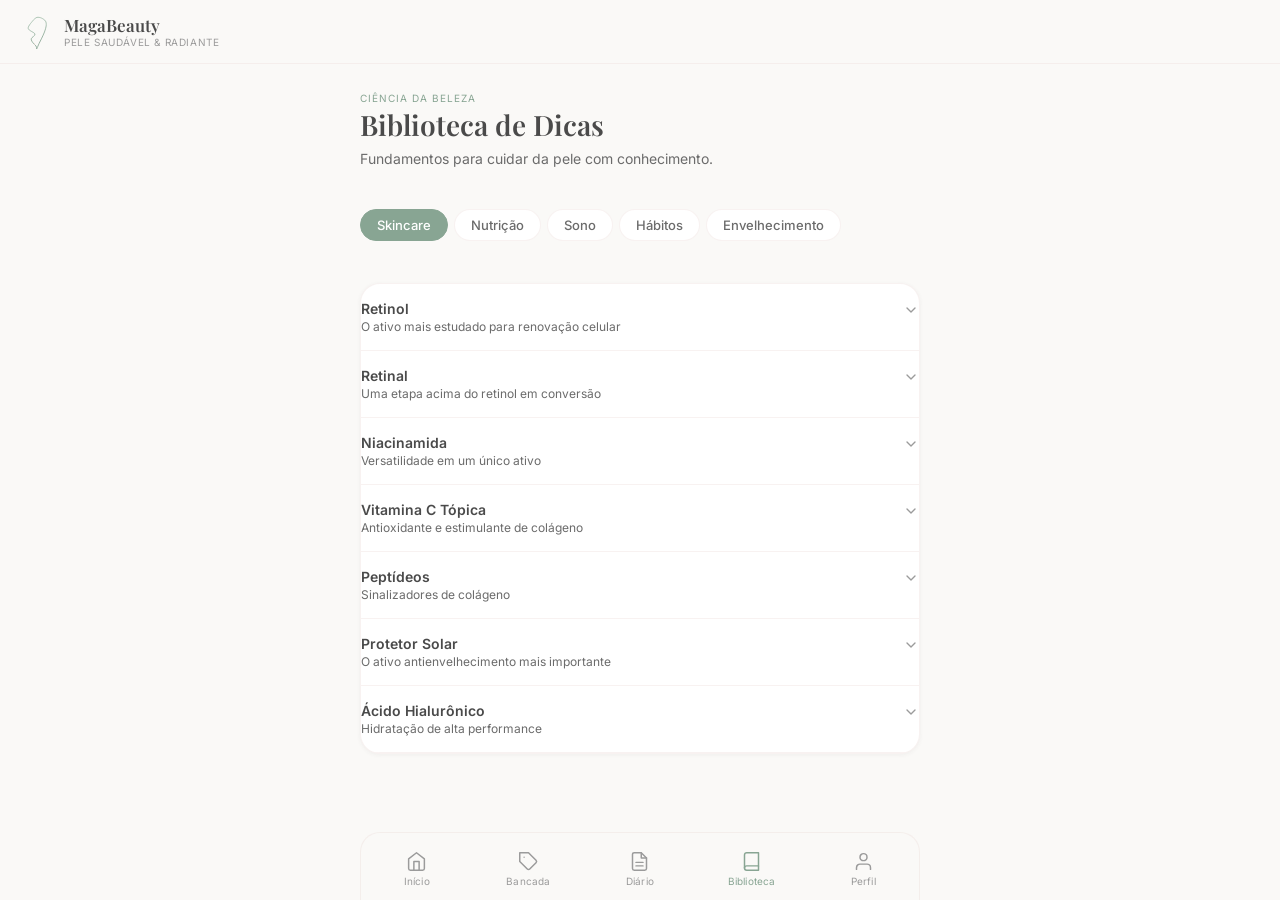
==== commit 1a00a9c7: "Add files via upload" ====
--- a/pages/biblioteca.html
+++ b/pages/biblioteca.html
@@ -493,7 +493,7 @@
       <path d="M20.59 13.41l-7.17 7.17a2 2 0 01-2.83 0L2 12V2h10l8.59 8.59a2 2 0 010 2.82z"/>
       <line x1="7" y1="7" x2="7.01" y2="7"/>
     </svg>
-    <span>Produtos</span>
+    <span>Bancada</span>
   </a>
   <a href="diario.html" data-nav="diario">
     <svg viewBox="0 0 24 24" fill="none" stroke="currentColor">
--- a/css/styles.css
+++ b/css/styles.css
@@ -299,6 +299,7 @@
   user-select: none;
   transition: opacity var(--transition);
   border-radius: var(--radius-sm);
+  animation: fadeInUp .22s ease both;
 }
 .checklist-item:last-child { border-bottom: none; }
 .checklist-item:active { opacity: .7; }
@@ -1076,6 +1077,125 @@
   transform: translateX(-50%) translateY(0);
 }
 
+/* ── Tip Card (Dica do Dia) ──────────────────────────────── */
+.tip-card {
+  display: flex;
+  align-items: flex-start;
+  gap: 12px;
+  background: linear-gradient(135deg, rgba(168,195,176,.12) 0%, rgba(245,235,221,.18) 100%);
+  border: 1px solid var(--sage-20);
+  border-radius: var(--radius-lg);
+  padding: 16px;
+  min-height: 72px;
+  position: relative;
+}
+.tip-card__emoji {
+  font-size: 22px;
+  flex-shrink: 0;
+  line-height: 1;
+  margin-top: 1px;
+}
+.tip-card__body { flex: 1; min-width: 0; padding-right: 8px; }
+.tip-card__titulo {
+  font-size: 13px;
+  font-weight: 600;
+  color: var(--ink);
+  margin-bottom: 3px;
+}
+.tip-card__texto {
+  font-size: 12.5px;
+  color: var(--ink-light);
+  line-height: 1.55;
+}
+.tip-card__next {
+  flex-shrink: 0;
+  width: 28px;
+  height: 28px;
+  border-radius: 50%;
+  background: rgba(168,195,176,.25);
+  color: var(--sage-dark);
+  font-size: 18px;
+  display: flex;
+  align-items: center;
+  justify-content: center;
+  cursor: pointer;
+  transition: background var(--transition), transform var(--transition);
+  margin-top: 2px;
+  line-height: 1;
+}
+.tip-card__next:hover { background: rgba(168,195,176,.45); }
+.tip-card__next:active { transform: scale(.9); }
+
+/* ── Produto: campos novos ───────────────────────────────── */
+.product-card__meta {
+  padding: 0 16px 10px;
+  display: flex;
+  align-items: center;
+  gap: 8px;
+}
+.product-card__dias {
+  font-size: 11.5px;
+  color: var(--ink-light);
+}
+.product-card__obs {
+  padding: 0 16px 14px;
+  font-size: 12px;
+  color: var(--sage-dark);
+  line-height: 1.5;
+  font-style: italic;
+}
+
+/* ── Dias da semana (checkboxes no formulário) ───────────── */
+.dias-semana {
+  display: grid;
+  grid-template-columns: repeat(7, 1fr);
+  gap: 6px;
+}
+.dias-semana__item {
+  display: flex;
+  flex-direction: column;
+  align-items: center;
+  gap: 4px;
+  cursor: pointer;
+}
+.dias-semana__label {
+  font-size: 10px;
+  font-weight: 600;
+  letter-spacing: .03em;
+  color: var(--ink-light);
+  text-transform: uppercase;
+  user-select: none;
+}
+.dias-semana__check {
+  width: 32px;
+  height: 32px;
+  border-radius: 50%;
+  border: 2px solid var(--nude);
+  display: flex;
+  align-items: center;
+  justify-content: center;
+  transition: background var(--transition), border-color var(--transition);
+  background: #fff;
+}
+.dias-semana__input {
+  position: absolute;
+  opacity: 0;
+  width: 0;
+  height: 0;
+}
+.dias-semana__input:checked + .dias-semana__check {
+  background: var(--sage);
+  border-color: var(--sage-dark);
+}
+.dias-semana__input:checked + .dias-semana__check::after {
+  content: '';
+  width: 5px;
+  height: 8px;
+  border-right: 2px solid #fff;
+  border-bottom: 2px solid #fff;
+  transform: rotate(45deg) translateY(-1px);
+}
+
 /* ── Animations ──────────────────────────────────────────── */
 @keyframes fadeIn {
   from { opacity: 0; }
@@ -1088,6 +1208,10 @@
 @keyframes popIn {
   from { transform: scale(.88); opacity: 0; }
   to   { transform: scale(1);   opacity: 1; }
+}
+@keyframes fadeInUp {
+  from { opacity: 0; transform: translateY(8px); }
+  to   { opacity: 1; transform: translateY(0); }
 }
 
 /* ── Utility ─────────────────────────────────────────────── */
